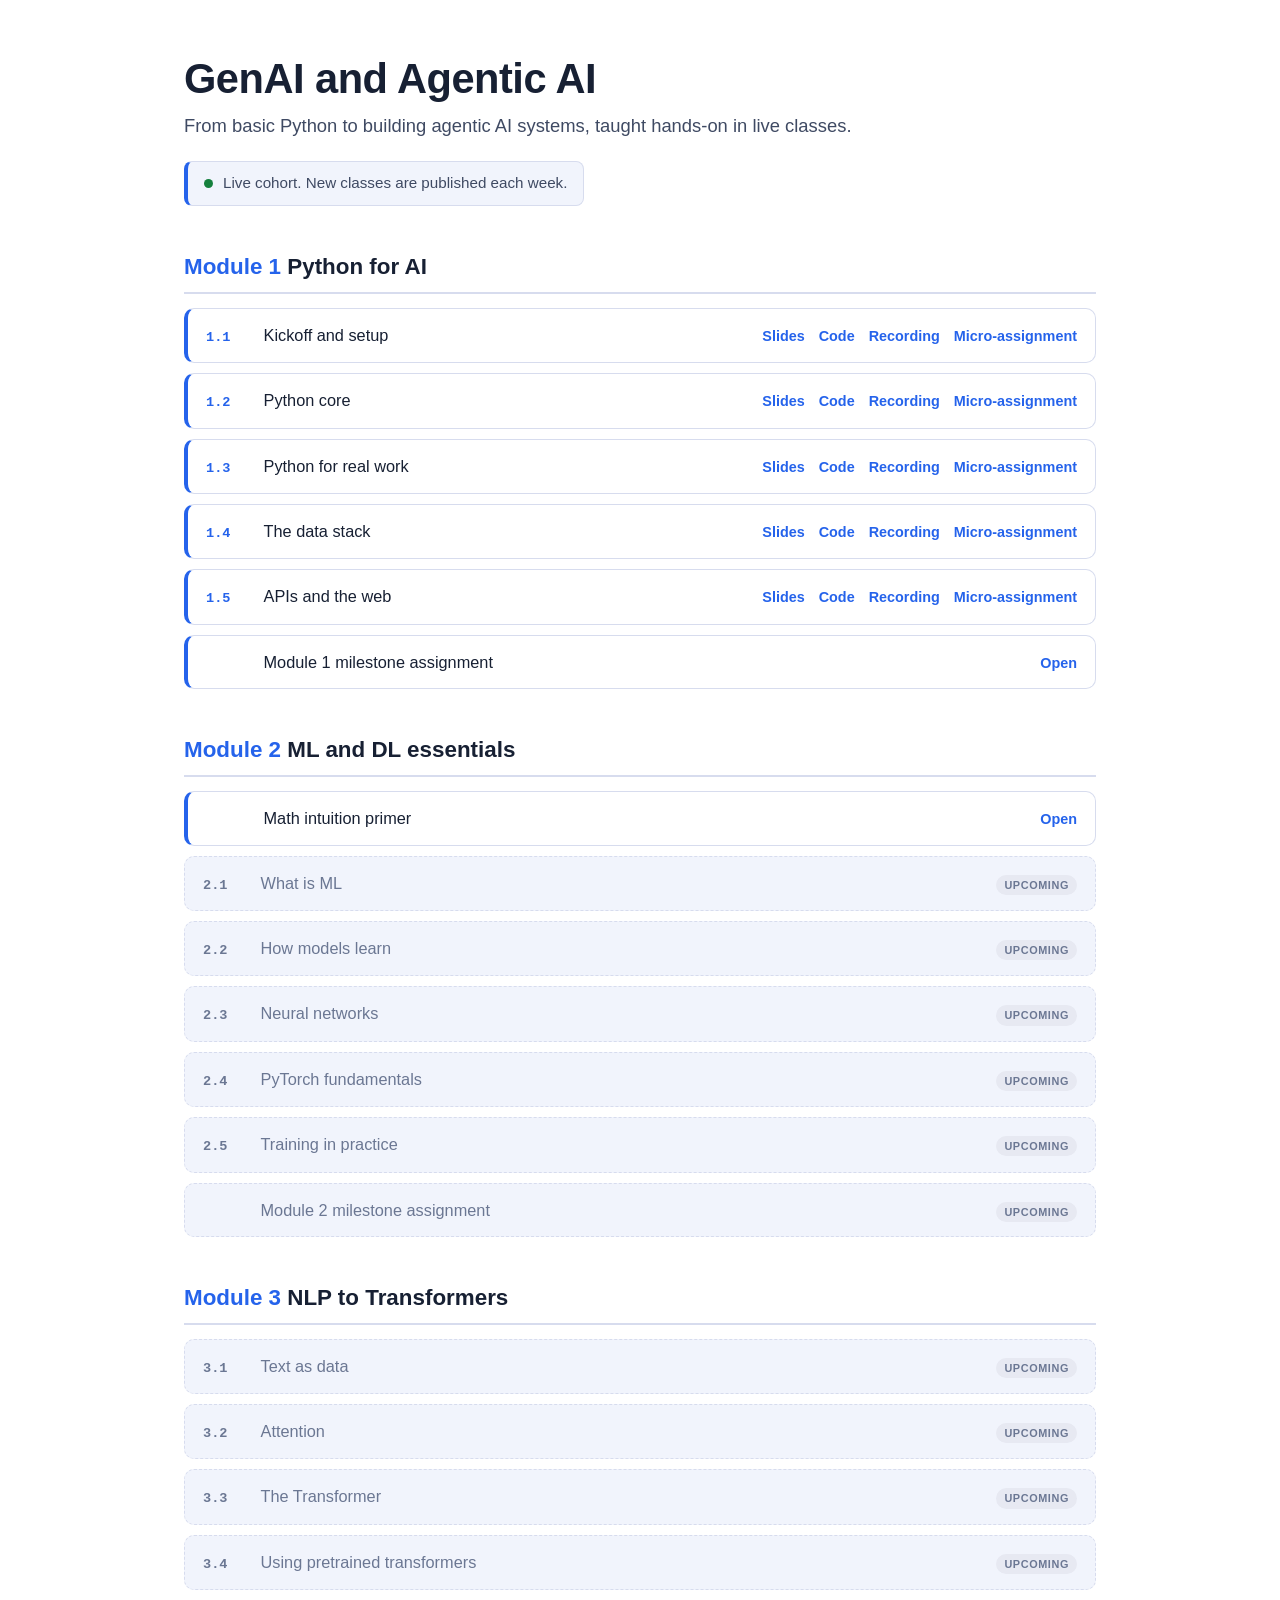
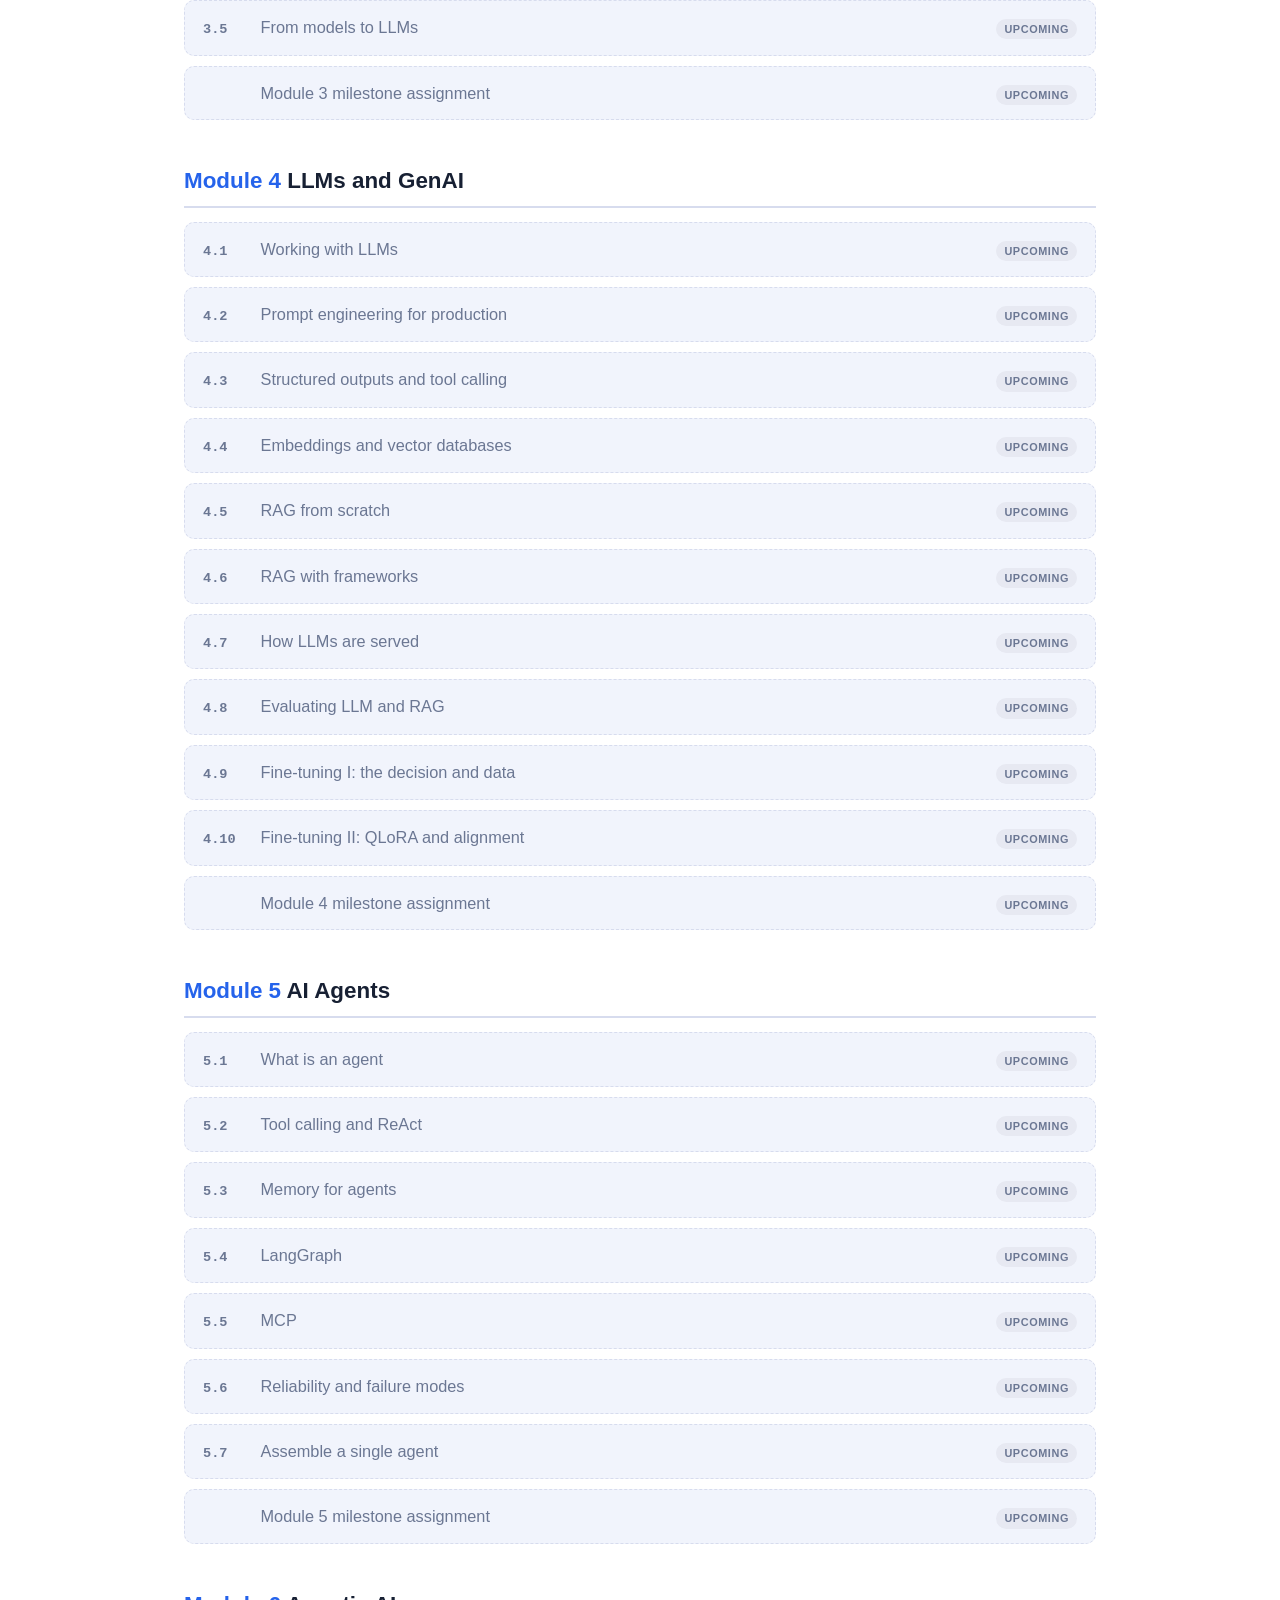
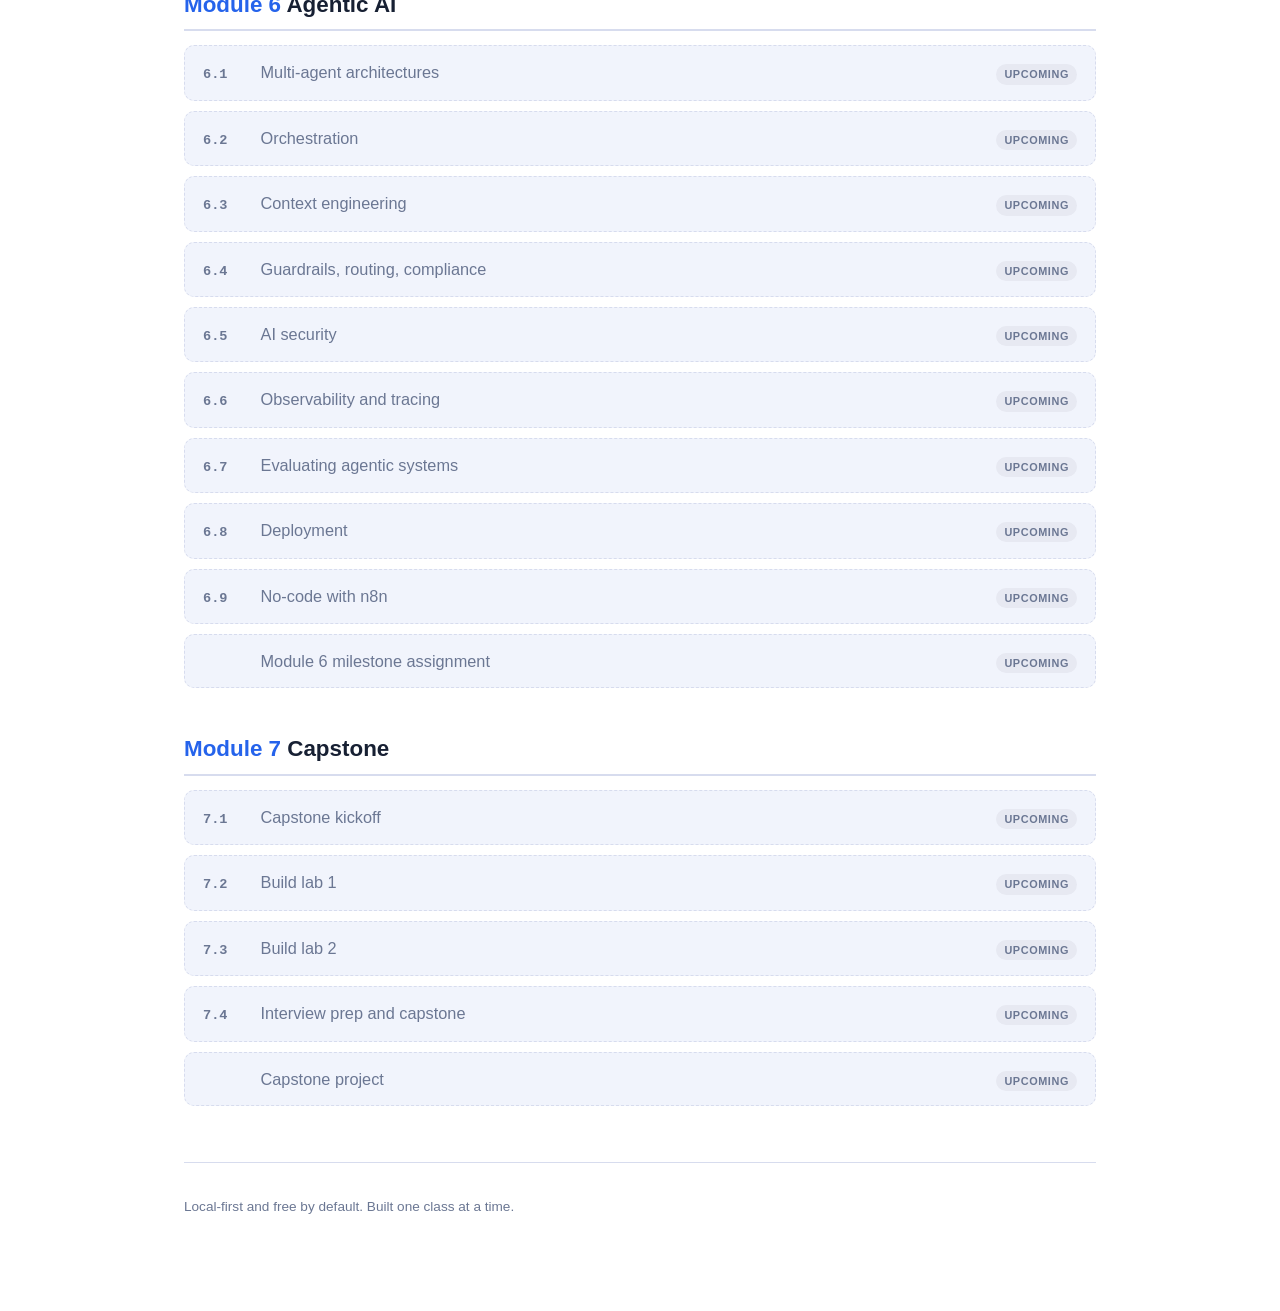
==== index.html @ f9e30344 "math intuition primer" ====
<!DOCTYPE html>
<html lang="en">
<head>
  <meta charset="utf-8">
  <meta name="viewport" content="width=device-width, initial-scale=1.0">
  <title>GenAI and Agentic AI</title>
  <!-- Generated by tools/build_site.py from tools/manifest.json. Do not hand-edit. -->
  <link rel="stylesheet" href="assets/theme.css">
  <link rel="stylesheet" href="assets/site.css">
</head>
<body>
  <div class="wrap">
    <header class="site-header">
      <h1>GenAI and Agentic AI</h1>
      <p class="subtitle">From basic Python to building agentic AI systems, taught hands-on in live classes.</p>
      <!-- Cohort banner. Toggle course.cohort_status (live | ended) in tools/manifest.json to switch text and styling. -->
      <div class="banner live"><span class="dot"></span>Live cohort. New classes are published each week.</div>
    </header>

  <section class="section">
    <h2><span class="module-num">Module 1</span> Python for AI</h2>
    <div class="rows">
      <div class="row available">
        <span class="num">1.1</span>
        <span class="title">Kickoff and setup</span>
        <span class="links"><a href="modules/module-1-python-for-ai/01-kickoff-and-setup/slides.html">Slides</a><a href="https://github.com/skarma91/logicmojo-ai-july-2026/tree/main/modules/module-1-python-for-ai/01-kickoff-and-setup/code">Code</a><a href="https://drive.google.com/file/d/1cruag0wQNVqXL4TgUrjgRhFa_v3KK4TD/view?usp=drive_link">Recording</a><a href="https://github.com/skarma91/logicmojo-ai-july-2026/tree/main/modules/module-1-python-for-ai/01-kickoff-and-setup/micro-assignment">Micro-assignment</a></span>
      </div>
      <div class="row available">
        <span class="num">1.2</span>
        <span class="title">Python core</span>
        <span class="links"><a href="modules/module-1-python-for-ai/02-python-core/slides.html">Slides</a><a href="https://github.com/skarma91/logicmojo-ai-july-2026/tree/main/modules/module-1-python-for-ai/02-python-core/code">Code</a><a href="https://drive.google.com/file/d/1dQ4wHqMKl1nytzlSZ8JX5tSvGDNBwd4N/view?usp=drive_link">Recording</a><a href="https://github.com/skarma91/logicmojo-ai-july-2026/tree/main/modules/module-1-python-for-ai/02-python-core/micro-assignment">Micro-assignment</a></span>
      </div>
      <div class="row available">
        <span class="num">1.3</span>
        <span class="title">Python for real work</span>
        <span class="links"><a href="modules/module-1-python-for-ai/03-python-for-real-work/slides.html">Slides</a><a href="https://github.com/skarma91/logicmojo-ai-july-2026/tree/main/modules/module-1-python-for-ai/03-python-for-real-work/code">Code</a><a href="https://drive.google.com/file/d/1nF6J8dWHSZPoTcu8iBKqUaK11O1fZ66L/view?usp=drive_link">Recording</a><a href="https://github.com/skarma91/logicmojo-ai-july-2026/tree/main/modules/module-1-python-for-ai/03-python-for-real-work/micro-assignment">Micro-assignment</a></span>
      </div>
      <div class="row available">
        <span class="num">1.4</span>
        <span class="title">The data stack</span>
        <span class="links"><a href="modules/module-1-python-for-ai/04-the-data-stack/slides.html">Slides</a><a href="https://github.com/skarma91/logicmojo-ai-july-2026/tree/main/modules/module-1-python-for-ai/04-the-data-stack/code">Code</a><a href="https://drive.google.com/file/d/1_i3JAskuIMNmYWq4VAzhvIdZsJXlKvTN/view?usp=drive_link">Recording</a><a href="https://github.com/skarma91/logicmojo-ai-july-2026/tree/main/modules/module-1-python-for-ai/04-the-data-stack/micro-assignment">Micro-assignment</a></span>
      </div>
      <div class="row available">
        <span class="num">1.5</span>
        <span class="title">APIs and the web</span>
        <span class="links"><a href="modules/module-1-python-for-ai/05-apis-and-the-web/slides.html">Slides</a><a href="https://github.com/skarma91/logicmojo-ai-july-2026/tree/main/modules/module-1-python-for-ai/05-apis-and-the-web/code">Code</a><a href="#">Recording</a><a href="https://github.com/skarma91/logicmojo-ai-july-2026/tree/main/modules/module-1-python-for-ai/05-apis-and-the-web/micro-assignment">Micro-assignment</a></span>
      </div>
      <div class="row available">
        <span class="num"></span>
        <span class="title">Module 1 milestone assignment</span>
        <span class="links"><a href="https://github.com/skarma91/logicmojo-ai-july-2026/tree/main/modules/module-1-python-for-ai/milestone-assignment">Open</a></span>
      </div>
    </div>
  </section>

  <section class="section">
    <h2><span class="module-num">Module 2</span> ML and DL essentials</h2>
    <div class="rows">
      <div class="row available">
        <span class="num"></span>
        <span class="title">Math intuition primer</span>
        <span class="links"><a href="modules/module-2-ml-dl-essentials/00-math-intuition-primer/">Open</a></span>
      </div>
      <div class="row upcoming">
        <span class="num">2.1</span>
        <span class="title">What is ML</span>
        <span class="links"><span class="tag upcoming">Upcoming</span></span>
      </div>
      <div class="row upcoming">
        <span class="num">2.2</span>
        <span class="title">How models learn</span>
        <span class="links"><span class="tag upcoming">Upcoming</span></span>
      </div>
      <div class="row upcoming">
        <span class="num">2.3</span>
        <span class="title">Neural networks</span>
        <span class="links"><span class="tag upcoming">Upcoming</span></span>
      </div>
      <div class="row upcoming">
        <span class="num">2.4</span>
        <span class="title">PyTorch fundamentals</span>
        <span class="links"><span class="tag upcoming">Upcoming</span></span>
      </div>
      <div class="row upcoming">
        <span class="num">2.5</span>
        <span class="title">Training in practice</span>
        <span class="links"><span class="tag upcoming">Upcoming</span></span>
      </div>
      <div class="row upcoming">
        <span class="num"></span>
        <span class="title">Module 2 milestone assignment</span>
        <span class="links"><span class="tag upcoming">Upcoming</span></span>
      </div>
    </div>
  </section>

  <section class="section">
    <h2><span class="module-num">Module 3</span> NLP to Transformers</h2>
    <div class="rows">
      <div class="row upcoming">
        <span class="num">3.1</span>
        <span class="title">Text as data</span>
        <span class="links"><span class="tag upcoming">Upcoming</span></span>
      </div>
      <div class="row upcoming">
        <span class="num">3.2</span>
        <span class="title">Attention</span>
        <span class="links"><span class="tag upcoming">Upcoming</span></span>
      </div>
      <div class="row upcoming">
        <span class="num">3.3</span>
        <span class="title">The Transformer</span>
        <span class="links"><span class="tag upcoming">Upcoming</span></span>
      </div>
      <div class="row upcoming">
        <span class="num">3.4</span>
        <span class="title">Using pretrained transformers</span>
        <span class="links"><span class="tag upcoming">Upcoming</span></span>
      </div>
      <div class="row upcoming">
        <span class="num">3.5</span>
        <span class="title">From models to LLMs</span>
        <span class="links"><span class="tag upcoming">Upcoming</span></span>
      </div>
      <div class="row upcoming">
        <span class="num"></span>
        <span class="title">Module 3 milestone assignment</span>
        <span class="links"><span class="tag upcoming">Upcoming</span></span>
      </div>
    </div>
  </section>

  <section class="section">
    <h2><span class="module-num">Module 4</span> LLMs and GenAI</h2>
    <div class="rows">
      <div class="row upcoming">
        <span class="num">4.1</span>
        <span class="title">Working with LLMs</span>
        <span class="links"><span class="tag upcoming">Upcoming</span></span>
      </div>
      <div class="row upcoming">
        <span class="num">4.2</span>
        <span class="title">Prompt engineering for production</span>
        <span class="links"><span class="tag upcoming">Upcoming</span></span>
      </div>
      <div class="row upcoming">
        <span class="num">4.3</span>
        <span class="title">Structured outputs and tool calling</span>
        <span class="links"><span class="tag upcoming">Upcoming</span></span>
      </div>
      <div class="row upcoming">
        <span class="num">4.4</span>
        <span class="title">Embeddings and vector databases</span>
        <span class="links"><span class="tag upcoming">Upcoming</span></span>
      </div>
      <div class="row upcoming">
        <span class="num">4.5</span>
        <span class="title">RAG from scratch</span>
        <span class="links"><span class="tag upcoming">Upcoming</span></span>
      </div>
      <div class="row upcoming">
        <span class="num">4.6</span>
        <span class="title">RAG with frameworks</span>
        <span class="links"><span class="tag upcoming">Upcoming</span></span>
      </div>
      <div class="row upcoming">
        <span class="num">4.7</span>
        <span class="title">How LLMs are served</span>
        <span class="links"><span class="tag upcoming">Upcoming</span></span>
      </div>
      <div class="row upcoming">
        <span class="num">4.8</span>
        <span class="title">Evaluating LLM and RAG</span>
        <span class="links"><span class="tag upcoming">Upcoming</span></span>
      </div>
      <div class="row upcoming">
        <span class="num">4.9</span>
        <span class="title">Fine-tuning I: the decision and data</span>
        <span class="links"><span class="tag upcoming">Upcoming</span></span>
      </div>
      <div class="row upcoming">
        <span class="num">4.10</span>
        <span class="title">Fine-tuning II: QLoRA and alignment</span>
        <span class="links"><span class="tag upcoming">Upcoming</span></span>
      </div>
      <div class="row upcoming">
        <span class="num"></span>
        <span class="title">Module 4 milestone assignment</span>
        <span class="links"><span class="tag upcoming">Upcoming</span></span>
      </div>
    </div>
  </section>

  <section class="section">
    <h2><span class="module-num">Module 5</span> AI Agents</h2>
    <div class="rows">
      <div class="row upcoming">
        <span class="num">5.1</span>
        <span class="title">What is an agent</span>
        <span class="links"><span class="tag upcoming">Upcoming</span></span>
      </div>
      <div class="row upcoming">
        <span class="num">5.2</span>
        <span class="title">Tool calling and ReAct</span>
        <span class="links"><span class="tag upcoming">Upcoming</span></span>
      </div>
      <div class="row upcoming">
        <span class="num">5.3</span>
        <span class="title">Memory for agents</span>
        <span class="links"><span class="tag upcoming">Upcoming</span></span>
      </div>
      <div class="row upcoming">
        <span class="num">5.4</span>
        <span class="title">LangGraph</span>
        <span class="links"><span class="tag upcoming">Upcoming</span></span>
      </div>
      <div class="row upcoming">
        <span class="num">5.5</span>
        <span class="title">MCP</span>
        <span class="links"><span class="tag upcoming">Upcoming</span></span>
      </div>
      <div class="row upcoming">
        <span class="num">5.6</span>
        <span class="title">Reliability and failure modes</span>
        <span class="links"><span class="tag upcoming">Upcoming</span></span>
      </div>
      <div class="row upcoming">
        <span class="num">5.7</span>
        <span class="title">Assemble a single agent</span>
        <span class="links"><span class="tag upcoming">Upcoming</span></span>
      </div>
      <div class="row upcoming">
        <span class="num"></span>
        <span class="title">Module 5 milestone assignment</span>
        <span class="links"><span class="tag upcoming">Upcoming</span></span>
      </div>
    </div>
  </section>

  <section class="section">
    <h2><span class="module-num">Module 6</span> Agentic AI</h2>
    <div class="rows">
      <div class="row upcoming">
        <span class="num">6.1</span>
        <span class="title">Multi-agent architectures</span>
        <span class="links"><span class="tag upcoming">Upcoming</span></span>
      </div>
      <div class="row upcoming">
        <span class="num">6.2</span>
        <span class="title">Orchestration</span>
        <span class="links"><span class="tag upcoming">Upcoming</span></span>
      </div>
      <div class="row upcoming">
        <span class="num">6.3</span>
        <span class="title">Context engineering</span>
        <span class="links"><span class="tag upcoming">Upcoming</span></span>
      </div>
      <div class="row upcoming">
        <span class="num">6.4</span>
        <span class="title">Guardrails, routing, compliance</span>
        <span class="links"><span class="tag upcoming">Upcoming</span></span>
      </div>
      <div class="row upcoming">
        <span class="num">6.5</span>
        <span class="title">AI security</span>
        <span class="links"><span class="tag upcoming">Upcoming</span></span>
      </div>
      <div class="row upcoming">
        <span class="num">6.6</span>
        <span class="title">Observability and tracing</span>
        <span class="links"><span class="tag upcoming">Upcoming</span></span>
      </div>
      <div class="row upcoming">
        <span class="num">6.7</span>
        <span class="title">Evaluating agentic systems</span>
        <span class="links"><span class="tag upcoming">Upcoming</span></span>
      </div>
      <div class="row upcoming">
        <span class="num">6.8</span>
        <span class="title">Deployment</span>
        <span class="links"><span class="tag upcoming">Upcoming</span></span>
      </div>
      <div class="row upcoming">
        <span class="num">6.9</span>
        <span class="title">No-code with n8n</span>
        <span class="links"><span class="tag upcoming">Upcoming</span></span>
      </div>
      <div class="row upcoming">
        <span class="num"></span>
        <span class="title">Module 6 milestone assignment</span>
        <span class="links"><span class="tag upcoming">Upcoming</span></span>
      </div>
    </div>
  </section>

  <section class="section">
    <h2><span class="module-num">Module 7</span> Capstone</h2>
    <div class="rows">
      <div class="row upcoming">
        <span class="num">7.1</span>
        <span class="title">Capstone kickoff</span>
        <span class="links"><span class="tag upcoming">Upcoming</span></span>
      </div>
      <div class="row upcoming">
        <span class="num">7.2</span>
        <span class="title">Build lab 1</span>
        <span class="links"><span class="tag upcoming">Upcoming</span></span>
      </div>
      <div class="row upcoming">
        <span class="num">7.3</span>
        <span class="title">Build lab 2</span>
        <span class="links"><span class="tag upcoming">Upcoming</span></span>
      </div>
      <div class="row upcoming">
        <span class="num">7.4</span>
        <span class="title">Interview prep and capstone</span>
        <span class="links"><span class="tag upcoming">Upcoming</span></span>
      </div>
      <div class="row upcoming">
        <span class="num"></span>
        <span class="title">Capstone project</span>
        <span class="links"><span class="tag upcoming">Upcoming</span></span>
      </div>
    </div>
  </section>

    <footer class="site-footer">
      <p>Local-first and free by default. Built one class at a time.</p>
    </footer>
  </div>
</body>
</html>
---- assets/theme.css ----
/* ==========================================================================
   Shared course theme for all Reveal.js decks
   GenAI and Agentic AI course
   ==========================================================================
   This is the single source of truth for deck styling. Every slides.html in
   the repo links to this one file, so all decks share one palette, one set of
   fonts, and one look. Do not restyle individual decks; change this file.

   How a deck uses it (from a class folder three levels below the repo root):
     <link rel="stylesheet" href="../../../assets/theme.css">
   Load it AFTER Reveal's own reset.css and reveal.css so these rules win.

   Layout model (16:9, 1280x720, center:false):
     section            slide, flex column, tinted background, full height
       h2.band          full-bleed colored title bar at the top
       .body            padded content area that fills the rest
   Content sits in white cards (.card, .why, .callout, .tool-card) on the tint
   so the slide never looks like an empty white page.
   ========================================================================== */

/* === Palette and design tokens ===========================================
   One place to change colors. High contrast for projector legibility. */
:root {
  --c-ink: #172033;         /* primary text: dark navy-slate */
  --c-ink-soft: #3f4a63;    /* secondary text */
  --c-muted: #6b7793;       /* captions, notes */
  --c-accent: #2563eb;      /* primary accent: blue */
  --c-accent-dark: #1d4ed8; /* accent emphasis */
  --c-band-start: #1e3a8a;  /* band / hero start: navy */
  --c-band-end: #3730a3;    /* band / hero end: deep indigo */
  --c-line: #d7dcee;        /* hairlines and borders */

  --c-stage: #e5e9f5;       /* deck backdrop, around slides */
  --c-slide: #eef1fb;       /* slide background tint (not pure white) */
  --c-card: #ffffff;        /* cards / panels */
  --c-surface: #f1f4fc;     /* soft panel fill */

  --c-code-bg: #0f172a;     /* code block background: dark slate */
  --c-code-fg: #e8eefb;     /* code text on dark */
  --c-good: #15803d;        /* positive / success */
  --c-warn: #b45309;        /* caution / intentional error */

  /* Band gradient (title bars, hero): navy to indigo */
  --grad-band: linear-gradient(100deg, var(--c-band-start) 0%, var(--c-band-end) 100%);

  /* Font stacks. System fonts only, so decks render the same offline. */
  --font-body: "Segoe UI", -apple-system, BlinkMacSystemFont, Roboto, Helvetica, Arial, sans-serif;
  --font-mono: "SFMono-Regular", "JetBrains Mono", "Fira Code", Consolas, "Liberation Mono", Menlo, monospace;
}

/* === Reveal core variables (Reveal 5 reads these) ========================= */
.reveal-viewport {
  background: var(--c-stage);
}

.reveal {
  --r-background-color: var(--c-slide);
  --r-main-font: var(--font-body);
  --r-main-font-size: 31px;
  --r-main-color: var(--c-ink);
  --r-heading-font: var(--font-body);
  --r-heading-color: var(--c-ink);
  --r-heading-margin: 0 0 18px 0;
  --r-heading-text-transform: none;
  --r-heading-font-weight: 800;
  --r-heading1-size: 3.0em;
  --r-heading2-size: 1.55em;
  --r-heading3-size: 1.15em;
  --r-code-font: var(--font-mono);
  --r-link-color: var(--c-accent);
  --r-link-color-hover: var(--c-accent-dark);
  --r-link-color-dark: var(--c-accent-dark);
  --r-selection-background-color: rgba(37, 99, 235, 0.25);
  font-weight: 400;
  letter-spacing: 0.1px;
}

.reveal .slides { text-align: left; height: 100%; }

/* === Slide shell: title band + body ======================================= */
/* Reveal toggles each slide's `display` with an inline style, which beats a
   normal stylesheet rule. So we flex-lay-out only the visible (.present) slide
   with !important; hidden slides keep Reveal's inline display:none. min-height
   pins the logical slide height (720) so flex vertical centering has room. */
.reveal .slides section {
  box-sizing: border-box;
  min-height: 720px;
  padding: 0;
  flex-direction: column;
  overflow: hidden;
}
.reveal .slides > section.present {
  display: flex !important;
}

/* Full-bleed colored title band */
.reveal section > h2 {
  flex: none;
  margin: 0;
  padding: 24px 44px;
  background: var(--grad-band);
  color: #fff;
  font-size: var(--r-heading2-size);
  font-weight: 800;
  line-height: 1.12;
  box-shadow: 0 4px 18px rgba(23, 32, 51, 0.18);
}
.reveal section > h2 .eyebrow {
  display: block;
  font-size: 0.44em;
  font-weight: 700;
  letter-spacing: 1.6px;
  text-transform: uppercase;
  color: rgba(255, 255, 255, 0.82);
  margin-bottom: 6px;
}

/* Padded content region that fills the remaining height. Content is anchored
   just under the title band (not floated in the middle) so slides use the frame. */
.reveal .body {
  flex: 1;
  min-height: 0;
  padding: 34px 48px 40px;
  display: flex;
  flex-direction: column;
  justify-content: flex-start;
  gap: 24px;
}
.reveal .body.center { justify-content: center; }

/* Intro line under a band, before bullets or cards */
.reveal .body .stmt {
  font-size: 1.12em;
  color: var(--c-ink);
  font-weight: 600;
  margin: 0;
}

/* === Lists and bullets ==================================================== */
.reveal .body ul { list-style: none; margin: 0; padding: 0; }
.reveal .body ul li {
  position: relative;
  padding-left: 1.5em;
  margin: 0.62em 0;
  line-height: 1.45;
  font-size: 1.07em;
}
.reveal .body ul li::before {
  content: "";
  position: absolute;
  left: 0;
  top: 0.55em;
  width: 0.55em;
  height: 0.55em;
  background: var(--c-accent);
  border-radius: 3px;
}
.reveal .body ul li strong { color: var(--c-ink); }
.reveal .body ul.tight li { margin: 0.3em 0; }

/* === Title (hero) slide =================================================== */
.reveal section.title {
  justify-content: center;
  align-items: center;
  text-align: center;
  padding: 0 8%;
  color: #fff;
}
.reveal section.title h1 {
  font-size: var(--r-heading1-size);
  color: #fff;
  margin: 0 0 22px;
  line-height: 1.05;
  text-shadow: 0 3px 20px rgba(0, 0, 0, 0.18);
}
.reveal section.title .kicker {
  display: inline-block;
  font-size: 0.62em;
  font-weight: 700;
  letter-spacing: 2px;
  text-transform: uppercase;
  color: #fff;
  background: rgba(255, 255, 255, 0.16);
  border: 1px solid rgba(255, 255, 255, 0.4);
  padding: 8px 18px;
  border-radius: 30px;
  margin-bottom: 30px;
}
.reveal section.title .lead {
  font-size: 1.2em;
  color: rgba(255, 255, 255, 0.94);
  max-width: 24em;
  margin: 0 auto;
  line-height: 1.45;
}

/* === Cards and panels ===================================================== */
.reveal .card {
  background: var(--c-card);
  border: 1px solid var(--c-line);
  border-radius: 14px;
  padding: 22px 26px;
  box-shadow: 0 8px 24px rgba(23, 32, 51, 0.08);
}

.reveal .cols { display: grid; gap: 22px; align-items: stretch; }
.reveal .cols-2 { grid-template-columns: 1fr 1fr; }
.reveal .cols-3 { grid-template-columns: repeat(3, 1fr); }
.reveal .cols-5 { grid-template-columns: repeat(5, 1fr); }
.reveal .col-label {
  font-weight: 700;
  color: var(--c-accent);
  margin-bottom: 8px;
  font-size: 0.95em;
}

/* === Tool overview cards (the "toolkit" slide) ============================ */
.reveal .tool-card {
  background: var(--c-card);
  border: 1px solid var(--c-line);
  border-top: 4px solid var(--c-accent);
  border-radius: 12px;
  padding: 18px 16px;
  text-align: center;
  box-shadow: 0 6px 18px rgba(23, 32, 51, 0.08);
  display: flex;
  flex-direction: column;
  gap: 8px;
}
.reveal .tool-card .icon { margin: 0 auto; }
.reveal .tool-card .name { font-weight: 800; font-size: 1.0em; }
.reveal .tool-card .one-liner { font-size: 0.82em; color: var(--c-ink-soft); line-height: 1.3; }

/* Icon badge (inline SVG sits inside) */
.reveal .icon {
  width: 54px;
  height: 54px;
  display: inline-flex;
  align-items: center;
  justify-content: center;
  border-radius: 14px;
  background: var(--c-surface);
  border: 1px solid var(--c-line);
  color: var(--c-accent);
}
.reveal .icon svg { width: 30px; height: 30px; }
.reveal .icon.lg { width: 76px; height: 76px; border-radius: 18px; }
.reveal .icon.lg svg { width: 42px; height: 42px; }

/* === Tool detail slide: icon + points + example =========================== */
.reveal .tool-detail { display: grid; grid-template-columns: 1.05fr 0.95fr; gap: 26px; align-items: center; height: 100%; }
.reveal .tool-detail .lead-in { display: flex; align-items: center; gap: 18px; margin-bottom: 6px; }
.reveal .tool-detail .lead-in .what { font-size: 1.08em; font-weight: 600; color: var(--c-ink); }

/* "Why it matters" emphasis note */
.reveal .why {
  border-left: 5px solid var(--c-accent);
  background: var(--c-surface);
  padding: 16px 22px;
  border-radius: 0 12px 12px 0;
}
.reveal .why .label,
.reveal .callout .label,
.reveal .analogy .label {
  display: block;
  font-size: 0.62em;
  font-weight: 800;
  letter-spacing: 1.2px;
  text-transform: uppercase;
  color: var(--c-accent);
  margin-bottom: 6px;
}

/* Analogy panel (soft, friendly) */
.reveal .analogy {
  background: var(--c-card);
  border: 1px dashed var(--c-accent);
  border-radius: 12px;
  padding: 18px 22px;
  color: var(--c-ink-soft);
}
.reveal .analogy .label { color: var(--c-accent-dark); }

/* Misconception callout */
.reveal .callout {
  background: #fff7ec;
  border: 1px solid #f0d9b5;
  border-radius: 12px;
  padding: 16px 22px;
}
.reveal .callout .label { color: var(--c-warn); }

/* === Venn diagrams (set operations) ====================================== */
.reveal .venn-row {
  display: flex;
  gap: 16px;
  justify-content: center;
  align-items: flex-start;
}
.reveal .venn-item { text-align: center; }
.reveal .venn-item svg { width: 158px; height: 96px; }
.reveal .venn-item .cap {
  margin-top: 6px;
  font-size: 0.8em;
  color: var(--c-ink-soft);
}
.reveal .venn-item .cap strong { color: var(--c-ink); }
.reveal .venn .circle-a { fill: rgba(37, 99, 235, 0.12); stroke: var(--c-accent); stroke-width: 2; }
.reveal .venn .circle-b { fill: rgba(55, 48, 163, 0.12); stroke: var(--c-band-end); stroke-width: 2; }
.reveal .venn .shade { fill: var(--c-accent); opacity: 0.5; }
.reveal .venn .erase { fill: var(--c-slide); }
.reveal .venn .lbl { fill: var(--c-ink); font-size: 15px; font-weight: 700; }

/* === Code blocks ========================================================== */
.reveal pre {
  width: 100%;
  margin: 0;
  box-shadow: 0 10px 26px rgba(15, 23, 42, 0.22);
  border-radius: 12px;
  font-size: 0.92em;   /* one legible size for all code, everywhere */
  line-height: 1.55;
}
.reveal pre code {
  background: var(--c-code-bg);
  color: var(--c-code-fg);
  border-radius: 12px;
  padding: 22px 26px;
  max-height: none;
  overflow: visible;
  -webkit-font-smoothing: auto;
  tab-size: 4;
}
/* All code uses the base 0.92em size; this class is kept for authoring clarity. */
.reveal .code-lg pre { font-size: 0.92em; }
/* Small caption above a code block */
.reveal .code-cap {
  font-weight: 700;
  color: var(--c-accent);
  font-size: 0.9em;
  margin-bottom: 8px;
}
/* Inline code inside prose */
.reveal :not(pre) > code {
  font-family: var(--font-mono);
  background: var(--c-surface);
  color: var(--c-accent-dark);
  padding: 2px 8px;
  border-radius: 6px;
  font-size: 0.9em;
}

/* Two-up code (broken vs fixed, etc.), still legible */
.reveal .code-pair { display: grid; grid-template-columns: 1fr 1fr; gap: 22px; align-items: start; }

/* === Mermaid (left-to-right module path) ================================== */
.reveal .mermaid {
  display: flex;
  justify-content: center;
  align-items: center;
  width: 100%;
  height: 100%;
}
.reveal .mermaid svg { max-width: 100%; max-height: 100%; height: auto; }
.reveal .path-caption {
  text-align: center;
  color: var(--c-ink-soft);
  font-size: 0.95em;
  margin-top: 10px;
}

/* === Journey timeline + practice panel (module roadmap slide) ============= */
.reveal .path-layout {
  display: grid;
  grid-template-columns: 1.45fr 1fr;
  gap: 34px;
  align-items: center;
  width: 100%;
  height: 100%;
}
.reveal .journey { display: flex; flex-direction: column; gap: 2px; }
.reveal .step { display: flex; align-items: center; gap: 16px; padding: 7px 0; position: relative; }
.reveal .step:not(:last-child)::after {
  content: "";
  position: absolute;
  left: 18px;
  top: 46px;
  bottom: -2px;
  width: 2px;
  background: var(--c-line);
}
.reveal .step-num {
  flex: none;
  width: 38px;
  height: 38px;
  border-radius: 50%;
  background: var(--grad-band);
  color: #fff;
  font-weight: 800;
  font-size: 0.9em;
  display: flex;
  align-items: center;
  justify-content: center;
  box-shadow: 0 4px 10px rgba(23, 32, 51, 0.18);
  z-index: 1;
}
.reveal .step-title { font-weight: 700; color: var(--c-ink); line-height: 1.15; }
.reveal .step-note { display: block; color: var(--c-ink-soft); font-size: 0.8em; }

.reveal .practice {
  background: var(--c-card);
  border: 1px solid var(--c-line);
  border-radius: 14px;
  padding: 22px 24px;
  box-shadow: 0 8px 24px rgba(23, 32, 51, 0.08);
}
.reveal .practice .col-label { margin-bottom: 14px; }
.reveal .pill {
  background: var(--c-surface);
  border-left: 4px solid var(--c-accent);
  border-radius: 0 10px 10px 0;
  padding: 12px 16px;
  margin-bottom: 12px;
  font-size: 0.9em;
  color: var(--c-ink);
  line-height: 1.35;
}
.reveal .pill .pill-tag {
  display: block;
  font-size: 0.66em;
  font-weight: 800;
  letter-spacing: 0.8px;
  text-transform: uppercase;
  color: var(--c-accent);
  margin-bottom: 3px;
}
.reveal .practice .note { color: var(--c-muted); font-size: 0.8em; margin: 4px 0 0; }

/* === KaTeX sizing (wired for later classes) =============================== */
.reveal .katex { font-size: 1.05em; }

/* === Footer / slide number ================================================ */
.reveal .slide-number {
  background: transparent;
  color: var(--c-muted);
  font-size: 15px;
}
.reveal .deck-footer {
  position: fixed;
  bottom: 12px;
  left: 20px;
  font-size: 13px;
  letter-spacing: 0.3px;
  color: var(--c-muted);
  z-index: 30;
}
---- assets/site.css ----
/* ==========================================================================
   Homepage styling for the course site (index.html)
   GenAI and Agentic AI course
   ==========================================================================
   Layout for the auto-generated homepage. It reuses the shared palette tokens
   defined on :root in theme.css, so index.html links BOTH files:
     <link rel="stylesheet" href="assets/theme.css">   (palette tokens)
     <link rel="stylesheet" href="assets/site.css">    (this file)
   Do not hand-edit index.html; it is regenerated by tools/build_site.py.
   ========================================================================== */

* { box-sizing: border-box; }

body {
  margin: 0;
  background: var(--c-bg);
  color: var(--c-ink);
  font-family: var(--font-body);
  line-height: 1.5;
  -webkit-font-smoothing: antialiased;
}

.wrap {
  max-width: 960px;
  margin: 0 auto;
  padding: 56px 24px 80px;
}

/* === Header =============================================================== */
.site-header h1 {
  font-size: 2.6rem;
  line-height: 1.1;
  margin: 0 0 10px;
  letter-spacing: -0.5px;
}
.site-header .subtitle {
  font-size: 1.15rem;
  color: var(--c-ink-soft);
  margin: 0 0 22px;
  max-width: 42em;
}

/* Live-cohort banner */
.banner {
  display: inline-flex;
  align-items: center;
  gap: 10px;
  background: var(--c-surface);
  border: 1px solid var(--c-line);
  border-left: 4px solid var(--c-accent);
  border-radius: 8px;
  padding: 10px 16px;
  color: var(--c-ink-soft);
  font-size: 0.95rem;
}
.banner .dot {
  width: 9px;
  height: 9px;
  border-radius: 50%;
  background: var(--c-good);
  flex: none;
}
/* Cohort states: .banner.live (default, green) vs .banner.ended (neutral). */
.banner.ended {
  border-left-color: var(--c-muted);
}
.banner.ended .dot {
  background: var(--c-muted);
}

/* === Section (each module) =============================================== */
.section {
  margin-top: 44px;
}
.section > h2 {
  font-size: 1.4rem;
  margin: 0 0 4px;
  padding-bottom: 8px;
  border-bottom: 2px solid var(--c-line);
}
.section .module-num {
  color: var(--c-accent);
  font-weight: 700;
}
.section .section-note {
  color: var(--c-muted);
  font-size: 0.9rem;
  margin: 6px 0 16px;
}

/* === Class rows ========================================================== */
.rows {
  display: grid;
  gap: 10px;
  margin-top: 14px;
}

.row {
  display: flex;
  align-items: baseline;
  gap: 14px;
  padding: 14px 18px;
  border: 1px solid var(--c-line);
  border-radius: 10px;
  background: #fff;
}
.row .num {
  font-family: var(--font-mono);
  font-size: 0.85rem;
  color: var(--c-accent);
  min-width: 3.2em;
  font-weight: 700;
}
.row .title { font-size: 1.02rem; }
.row .links {
  margin-left: auto;
  display: flex;
  gap: 14px;
  white-space: nowrap;
}
.row .links a {
  color: var(--c-accent);
  text-decoration: none;
  font-size: 0.9rem;
  font-weight: 600;
}
.row .links a:hover { color: var(--c-accent-dark); text-decoration: underline; }

/* Available vs upcoming */
.row.available { border-left: 4px solid var(--c-accent); }
.row.available .title a {
  color: var(--c-ink);
  text-decoration: none;
  font-weight: 600;
}
.row.available .title a:hover { color: var(--c-accent-dark); }

.row.upcoming {
  background: var(--c-surface);
  border-style: dashed;
}
.row.upcoming .num,
.row.upcoming .title { color: var(--c-muted); }

/* Small status / kind tags */
.tag {
  font-size: 0.68rem;
  font-weight: 700;
  letter-spacing: 0.6px;
  text-transform: uppercase;
  padding: 2px 8px;
  border-radius: 20px;
  white-space: nowrap;
}
.tag.upcoming { background: #e7e9f2; color: var(--c-muted); }
.tag.kind { background: var(--c-surface); color: var(--c-ink-soft); border: 1px solid var(--c-line); }

/* === Footer ============================================================== */
.site-footer {
  margin-top: 56px;
  padding-top: 20px;
  border-top: 1px solid var(--c-line);
  color: var(--c-muted);
  font-size: 0.85rem;
}
.site-footer a { color: var(--c-accent); text-decoration: none; }

@media (max-width: 640px) {
  .wrap { padding: 32px 16px 56px; }
  .site-header h1 { font-size: 2rem; }
  .row { flex-wrap: wrap; }
  .row .links { margin-left: 0; width: 100%; }
}
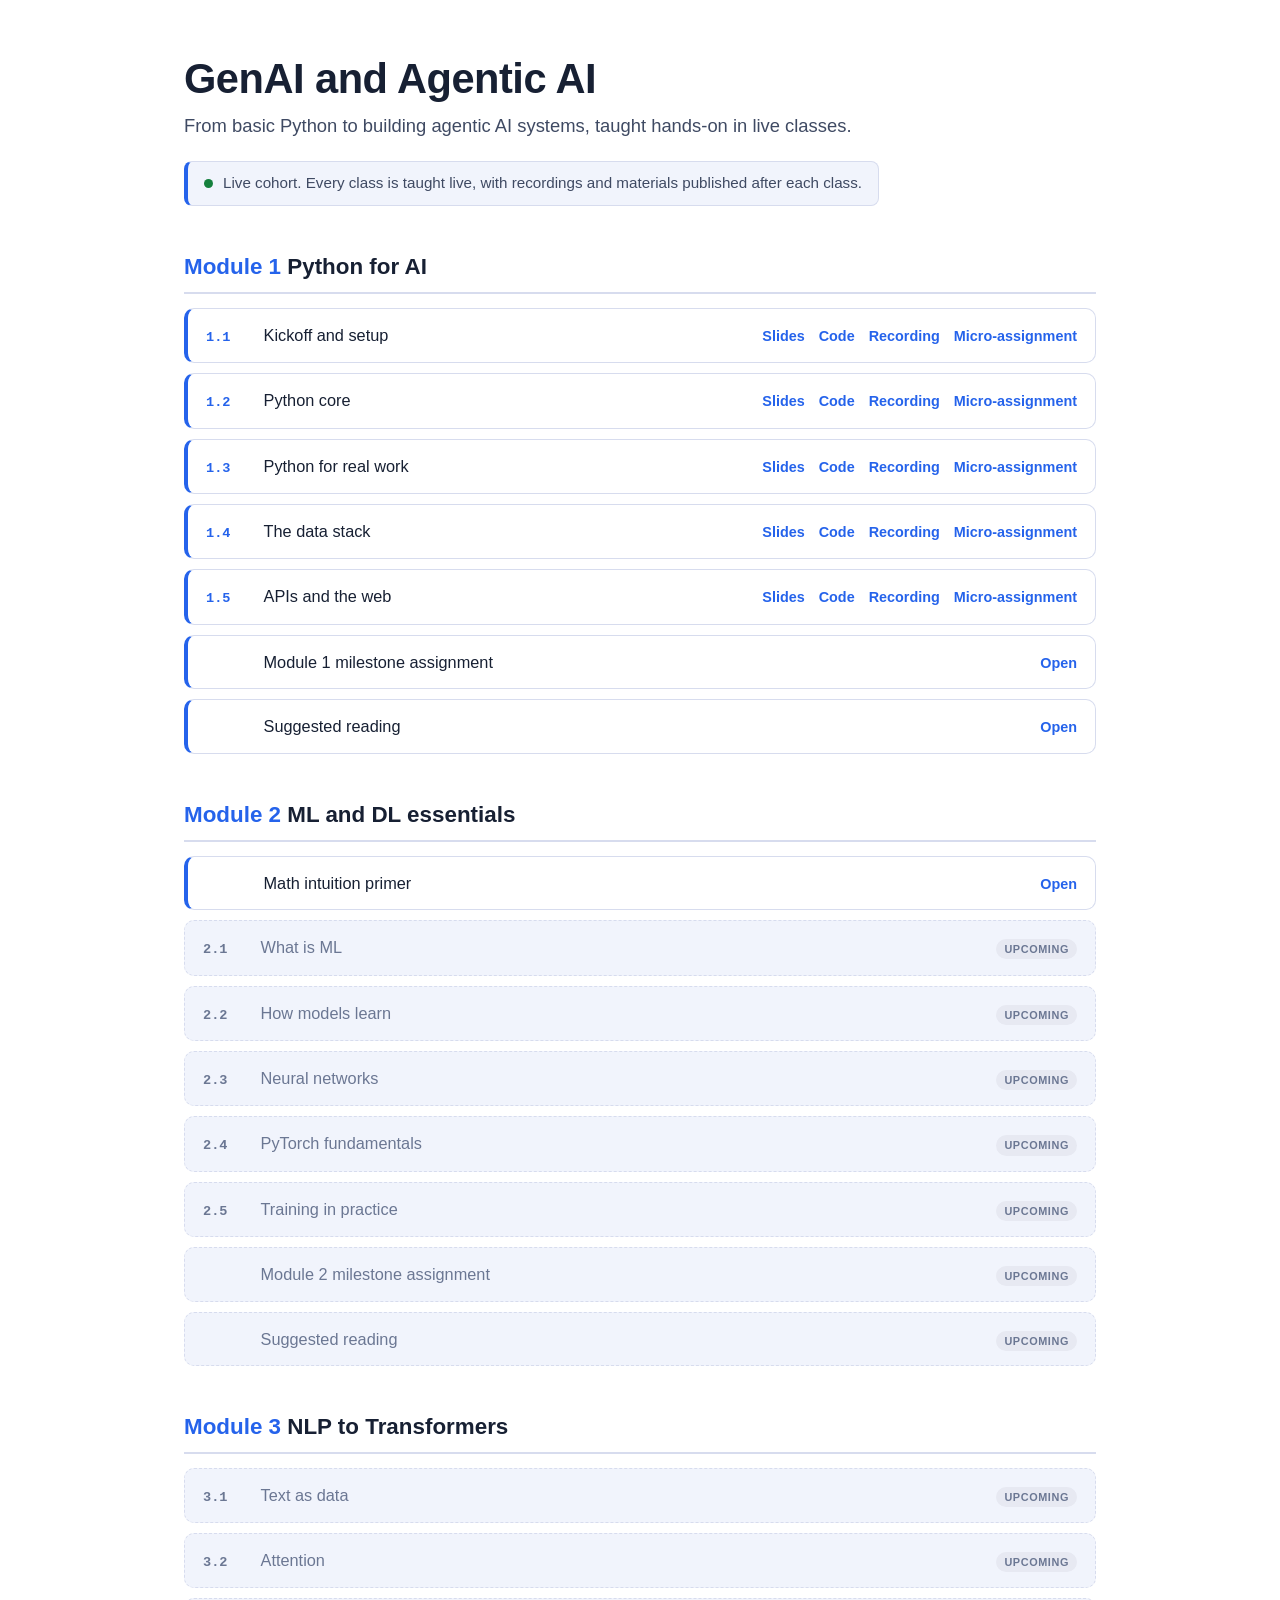
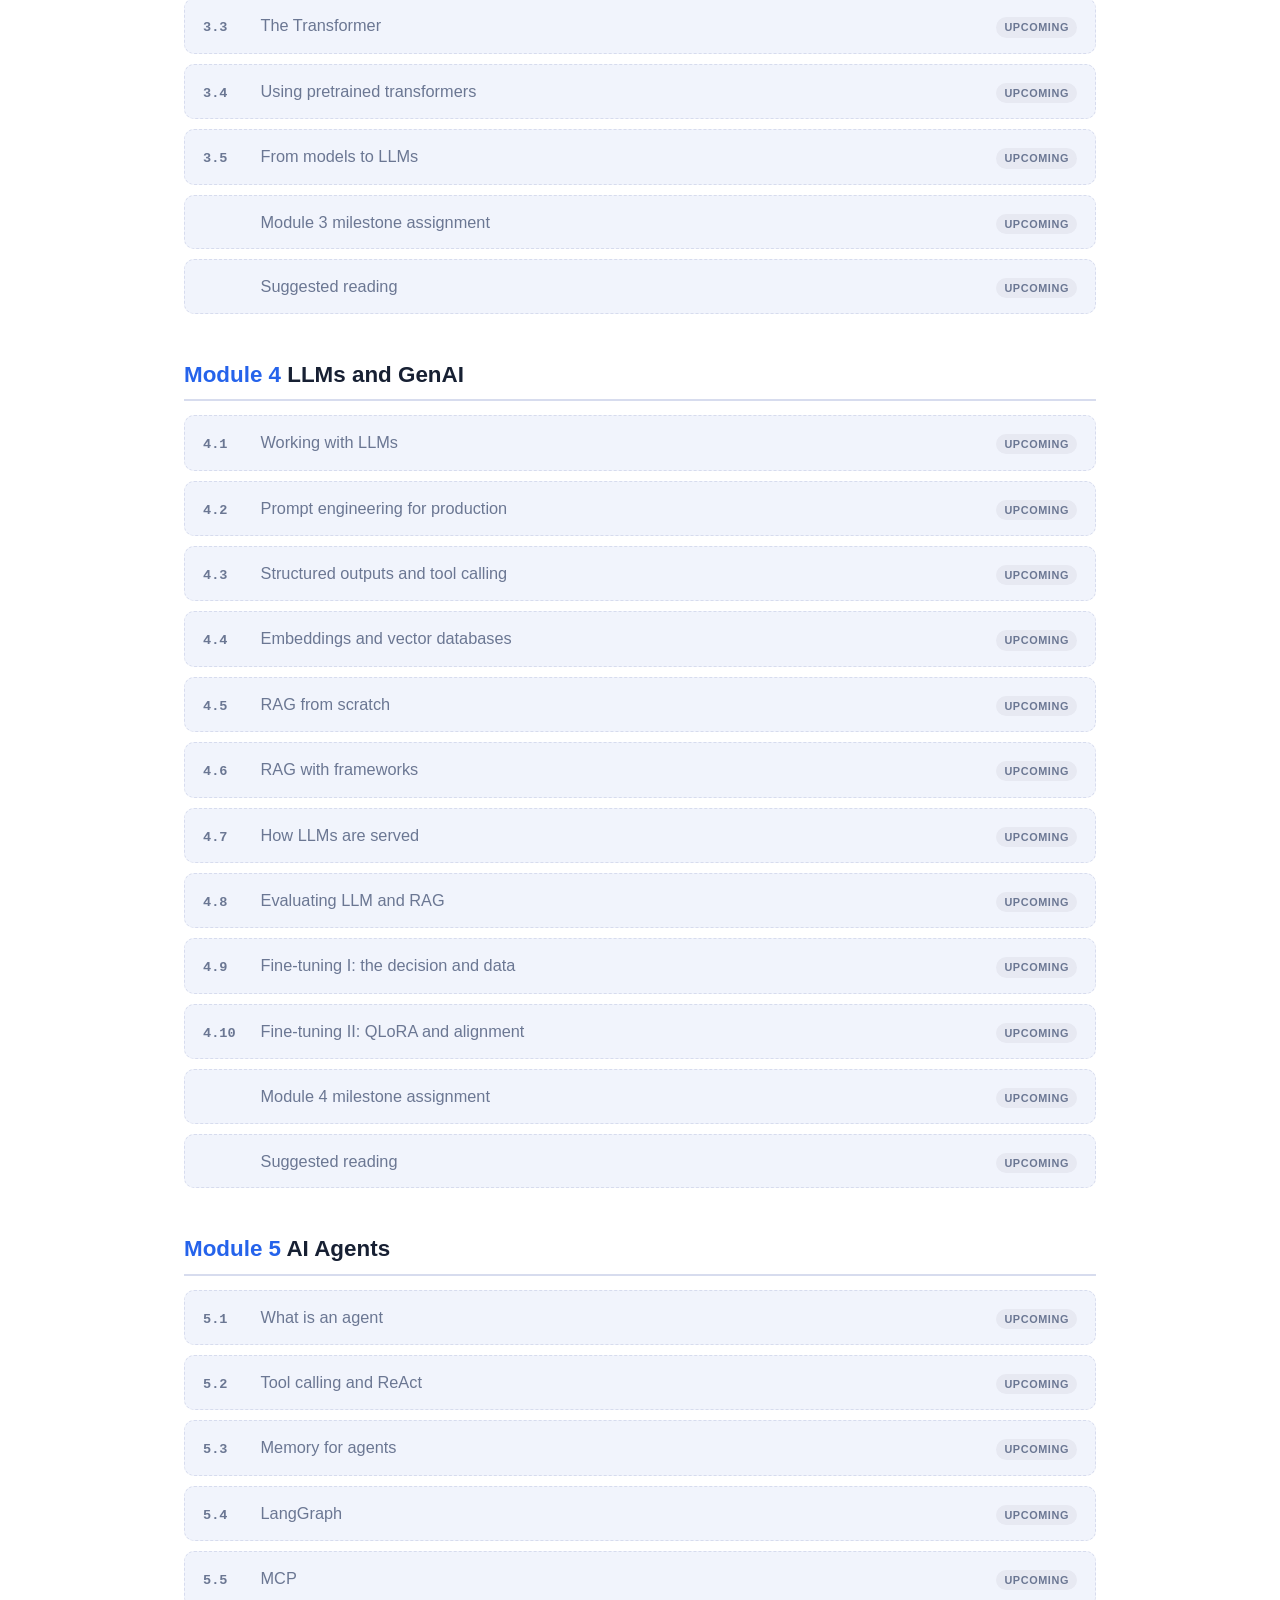
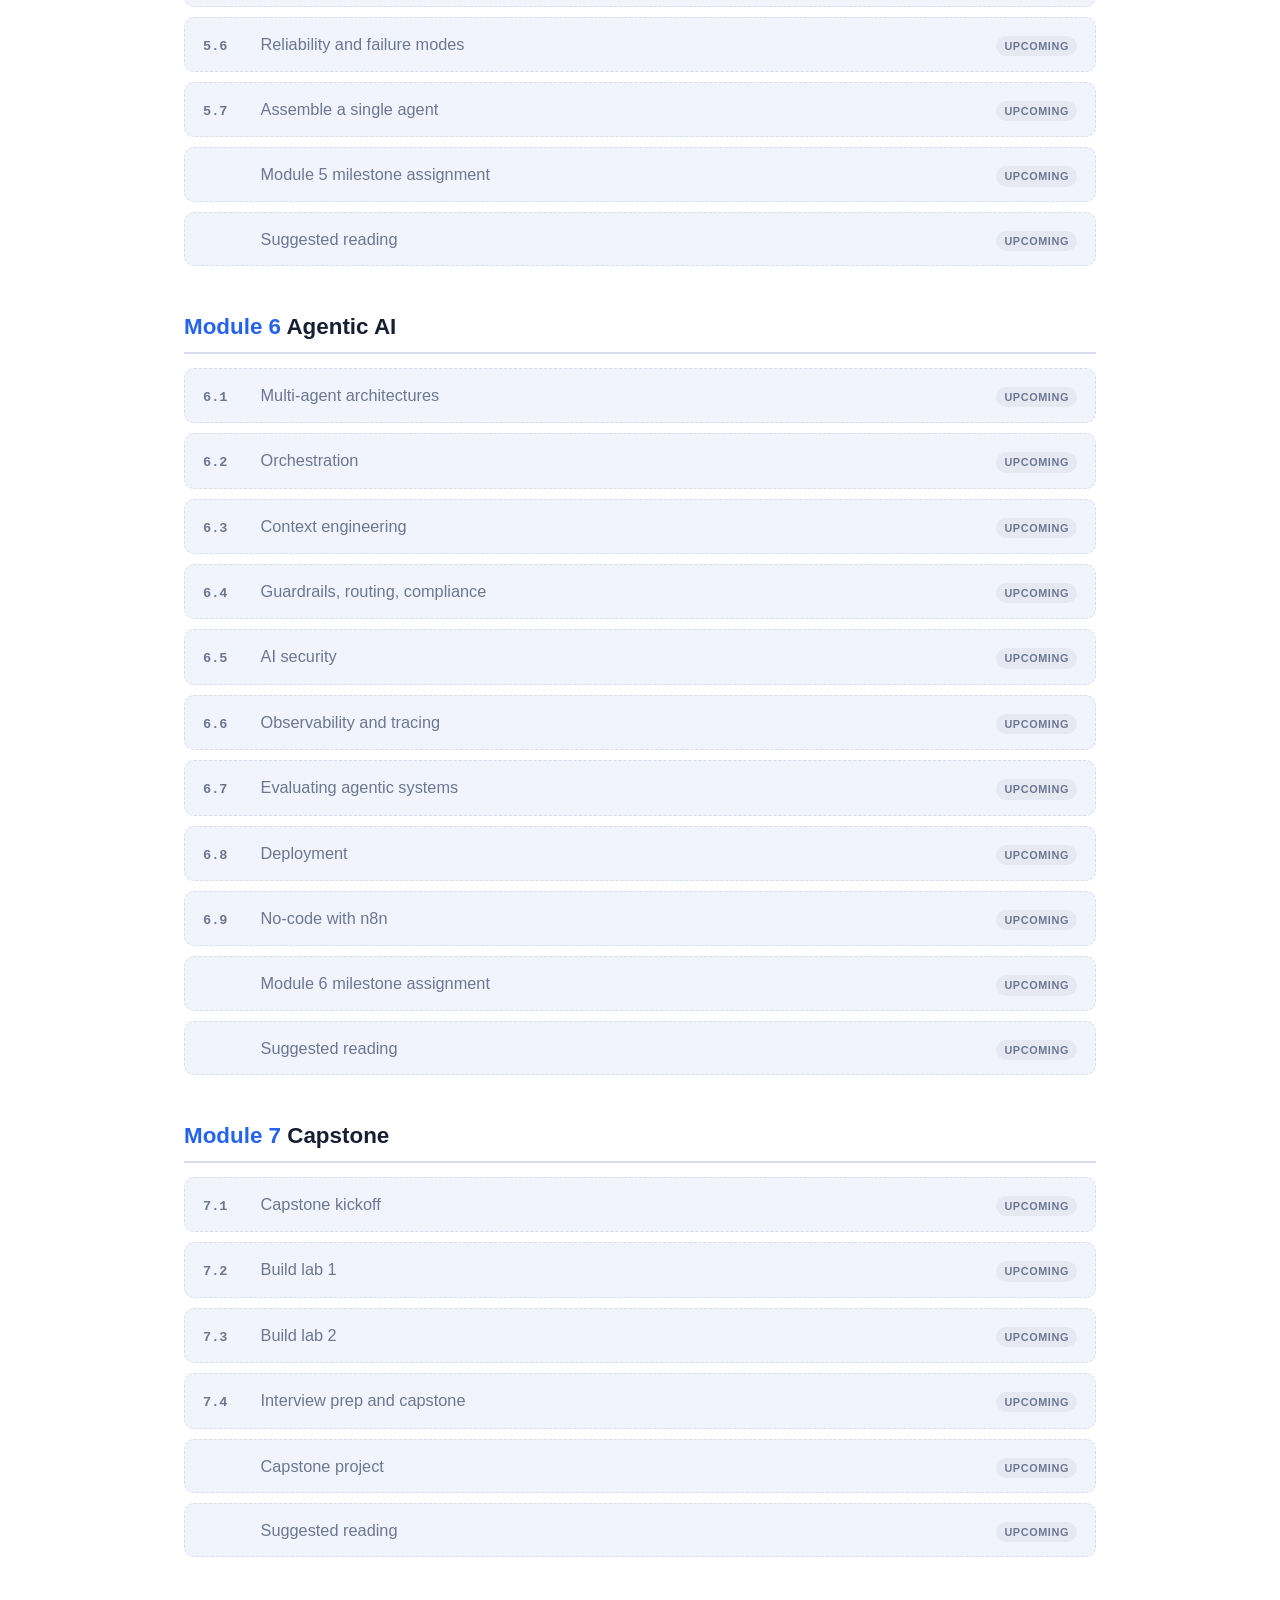
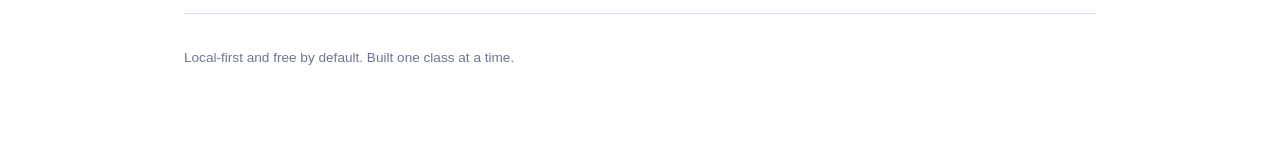
==== commit eb252502: "Suggested reading list for module-1" ====
--- a/index.html
+++ b/index.html
@@ -14,7 +14,7 @@
       <h1>GenAI and Agentic AI</h1>
       <p class="subtitle">From basic Python to building agentic AI systems, taught hands-on in live classes.</p>
       <!-- Cohort banner. Toggle course.cohort_status (live | ended) in tools/manifest.json to switch text and styling. -->
-      <div class="banner live"><span class="dot"></span>Live cohort. New classes are published each week.</div>
+      <div class="banner live"><span class="dot"></span>Live cohort. Every class is taught live, with recordings and materials published after each class.</div>
     </header>
 
   <section class="section">
@@ -43,13 +43,18 @@
       <div class="row available">
         <span class="num">1.5</span>
         <span class="title">APIs and the web</span>
-        <span class="links"><a href="modules/module-1-python-for-ai/05-apis-and-the-web/slides.html">Slides</a><a href="https://github.com/skarma91/logicmojo-ai-july-2026/tree/main/modules/module-1-python-for-ai/05-apis-and-the-web/code">Code</a><a href="#">Recording</a><a href="https://github.com/skarma91/logicmojo-ai-july-2026/tree/main/modules/module-1-python-for-ai/05-apis-and-the-web/micro-assignment">Micro-assignment</a></span>
+        <span class="links"><a href="modules/module-1-python-for-ai/05-apis-and-the-web/slides.html">Slides</a><a href="https://github.com/skarma91/logicmojo-ai-july-2026/tree/main/modules/module-1-python-for-ai/05-apis-and-the-web/code">Code</a><a href="https://drive.google.com/file/d/1N9HfsXgNfV2QZaEI8m4_GkgZPxqM5csj/view?usp=drive_link">Recording</a><a href="https://github.com/skarma91/logicmojo-ai-july-2026/tree/main/modules/module-1-python-for-ai/05-apis-and-the-web/micro-assignment">Micro-assignment</a></span>
       </div>
       <div class="row available">
         <span class="num"></span>
         <span class="title">Module 1 milestone assignment</span>
         <span class="links"><a href="https://github.com/skarma91/logicmojo-ai-july-2026/tree/main/modules/module-1-python-for-ai/milestone-assignment">Open</a></span>
       </div>
+      <div class="row available">
+        <span class="num"></span>
+        <span class="title">Suggested reading</span>
+        <span class="links"><a href="modules/module-1-python-for-ai/suggested_reading_list/">Open</a></span>
+      </div>
     </div>
   </section>
 
@@ -91,6 +96,11 @@
         <span class="title">Module 2 milestone assignment</span>
         <span class="links"><span class="tag upcoming">Upcoming</span></span>
       </div>
+      <div class="row upcoming">
+        <span class="num"></span>
+        <span class="title">Suggested reading</span>
+        <span class="links"><span class="tag upcoming">Upcoming</span></span>
+      </div>
     </div>
   </section>
 
@@ -127,6 +137,11 @@
         <span class="title">Module 3 milestone assignment</span>
         <span class="links"><span class="tag upcoming">Upcoming</span></span>
       </div>
+      <div class="row upcoming">
+        <span class="num"></span>
+        <span class="title">Suggested reading</span>
+        <span class="links"><span class="tag upcoming">Upcoming</span></span>
+      </div>
     </div>
   </section>
 
@@ -188,6 +203,11 @@
         <span class="title">Module 4 milestone assignment</span>
         <span class="links"><span class="tag upcoming">Upcoming</span></span>
       </div>
+      <div class="row upcoming">
+        <span class="num"></span>
+        <span class="title">Suggested reading</span>
+        <span class="links"><span class="tag upcoming">Upcoming</span></span>
+      </div>
     </div>
   </section>
 
@@ -234,6 +254,11 @@
         <span class="title">Module 5 milestone assignment</span>
         <span class="links"><span class="tag upcoming">Upcoming</span></span>
       </div>
+      <div class="row upcoming">
+        <span class="num"></span>
+        <span class="title">Suggested reading</span>
+        <span class="links"><span class="tag upcoming">Upcoming</span></span>
+      </div>
     </div>
   </section>
 
@@ -290,6 +315,11 @@
         <span class="title">Module 6 milestone assignment</span>
         <span class="links"><span class="tag upcoming">Upcoming</span></span>
       </div>
+      <div class="row upcoming">
+        <span class="num"></span>
+        <span class="title">Suggested reading</span>
+        <span class="links"><span class="tag upcoming">Upcoming</span></span>
+      </div>
     </div>
   </section>
 
@@ -319,6 +349,11 @@
       <div class="row upcoming">
         <span class="num"></span>
         <span class="title">Capstone project</span>
+        <span class="links"><span class="tag upcoming">Upcoming</span></span>
+      </div>
+      <div class="row upcoming">
+        <span class="num"></span>
+        <span class="title">Suggested reading</span>
         <span class="links"><span class="tag upcoming">Upcoming</span></span>
       </div>
     </div>
--- a/assets/theme.css
+++ b/assets/theme.css
@@ -453,3 +453,101 @@
   color: var(--c-muted);
   z-index: 30;
 }
+
+/* ==========================================================================
+   Module 2 additions: data table, three-box split, and figure helpers.
+   New classes only, so existing decks are unaffected.
+   ========================================================================== */
+
+/* Feature/label style data table (2.1) */
+.data-table {
+  width: 100%;
+  border-collapse: collapse;
+  font-size: 0.92em;
+  margin: 4px 0 0;
+}
+.data-table th, .data-table td {
+  border: 1px solid var(--c-line);
+  padding: 10px 14px;
+  text-align: center;
+}
+.data-table thead th {
+  background: var(--c-surface);
+  color: var(--c-ink);
+  font-weight: 700;
+}
+.data-table tbody td:last-child {
+  color: var(--c-accent);
+  font-weight: 700;
+}
+
+/* Grid-based table (div grid, not a <table>). Renders identically across
+   browsers/OSes and cannot collapse into stacked rows the way some managed
+   or high-contrast setups do to real <table> elements. Set the column count
+   inline: style="grid-template-columns: repeat(N, 1fr)". Cells are divs;
+   header cells use .gt-head, an accent cell uses .gt-accent. The 1px gap over
+   a line-colored background draws crisp, uniform grid lines. */
+.grid-table {
+  display: grid;
+  gap: 1px;
+  background: var(--c-line);
+  border: 1px solid var(--c-line);
+  border-radius: 8px;
+  overflow: hidden;
+  width: 100%;
+  font-size: 0.92em;
+  margin: 4px 0 0;
+}
+.grid-table > div {
+  background: var(--c-card);
+  color: var(--c-ink);
+  padding: 10px 14px;
+  text-align: center;
+  display: flex;
+  align-items: center;
+  justify-content: center;
+}
+.grid-table .gt-head {
+  background: var(--c-surface);
+  font-weight: 700;
+}
+.grid-table .gt-accent {
+  color: var(--c-accent);
+  font-weight: 700;
+}
+/* High-contrast / forced-colors: backgrounds are ignored, so draw real cell
+   borders instead of relying on the gap-over-background line trick. */
+@media (forced-colors: active) {
+  .grid-table { gap: 0; background: transparent; }
+  .grid-table > div { border: 1px solid; }
+}
+
+/* Three (or more) equal boxes in a row: train / validation / test, etc. */
+.split-row {
+  display: grid;
+  grid-template-columns: repeat(3, 1fr);
+  gap: 18px;
+  margin-bottom: 22px;
+}
+.split-box {
+  border: 1px solid var(--c-line);
+  border-left: 4px solid var(--c-accent);
+  border-radius: 10px;
+  background: var(--c-card);
+  padding: 16px 18px;
+}
+.split-box p { margin: 6px 0 0; font-size: 0.95em; color: var(--c-ink-soft); }
+
+/* Centered figure holder for inline SVG charts and diagrams */
+.figure-wrap {
+  display: flex;
+  justify-content: center;
+  align-items: center;
+  margin: 4px 0;
+}
+.figure-wrap svg { max-width: 100%; height: auto; }
+
+/* SVG text roles used by inline charts */
+.axlbl { font-size: 13px; fill: var(--c-ink-soft); font-family: var(--font-body); }
+.zone  { font-size: 13px; fill: var(--c-muted); font-weight: 700; font-family: var(--font-body); }
+.leg   { font-size: 13px; fill: var(--c-ink); font-family: var(--font-body); }
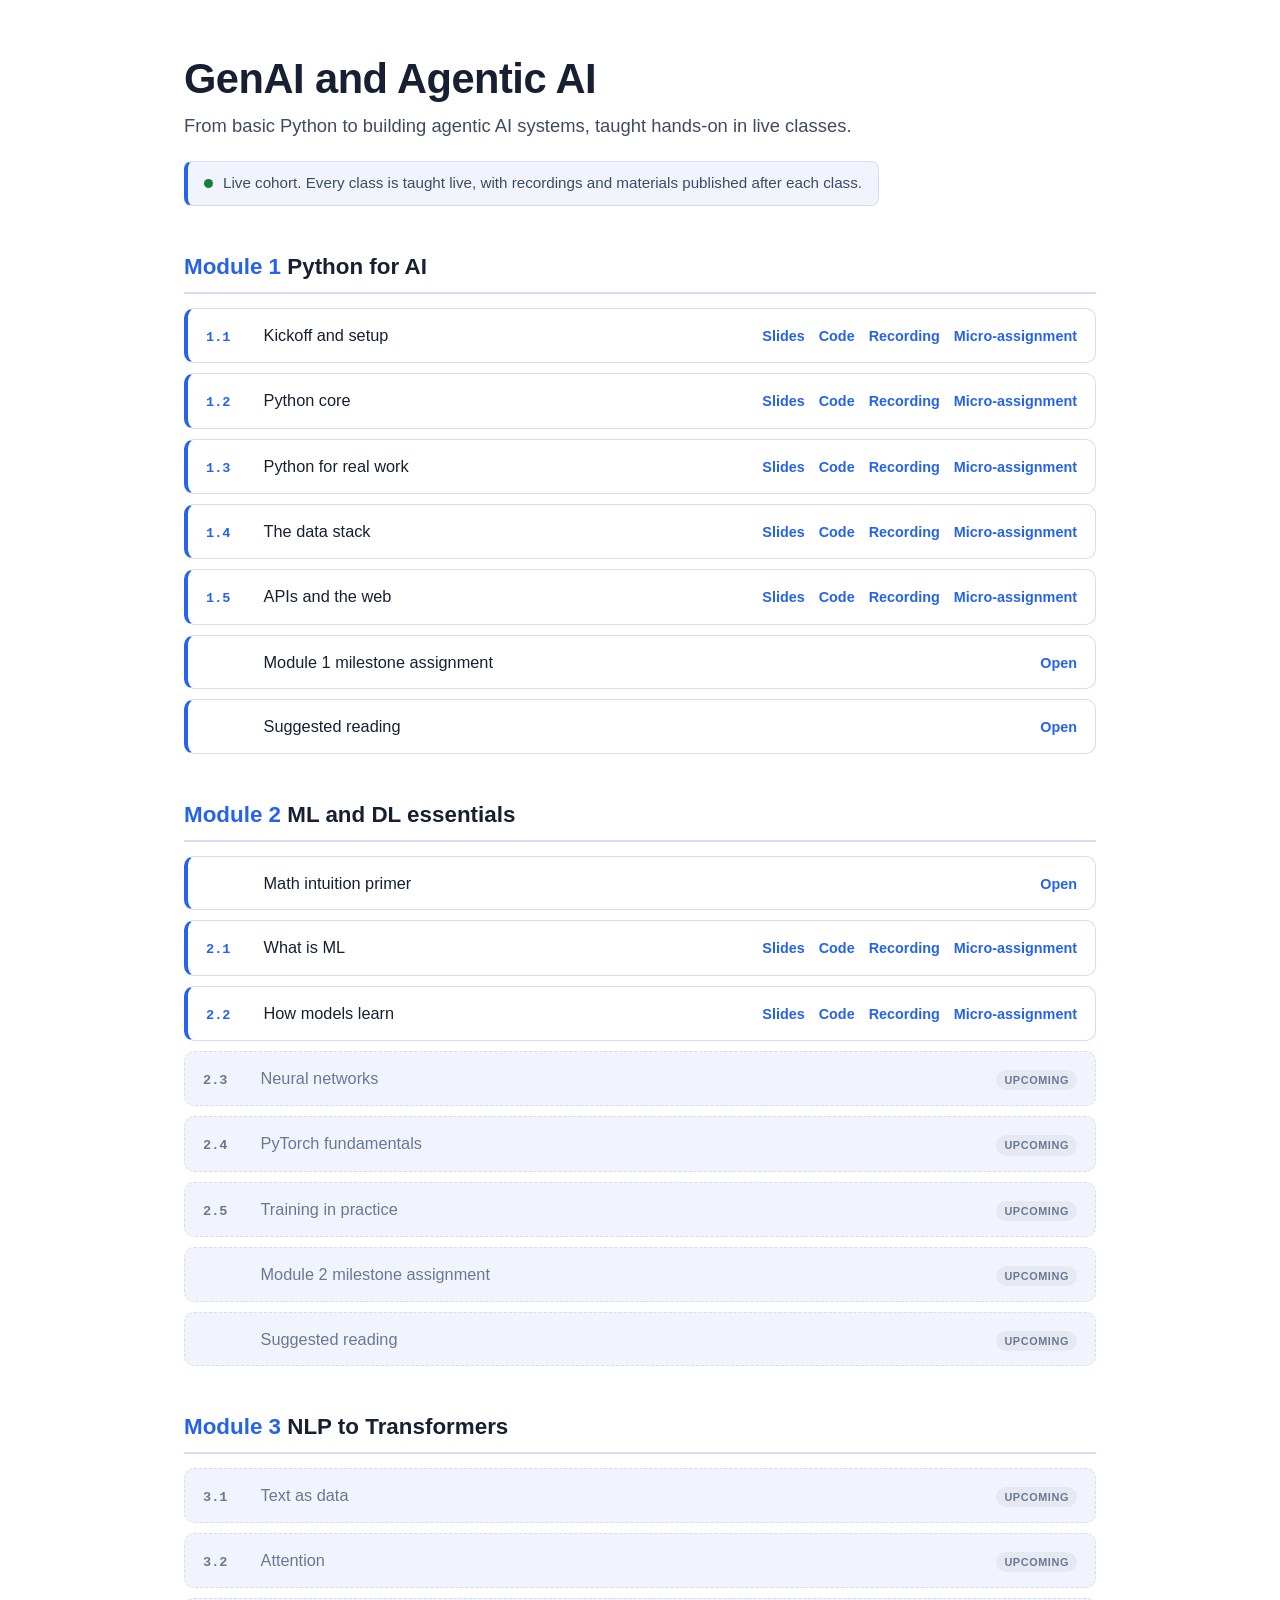
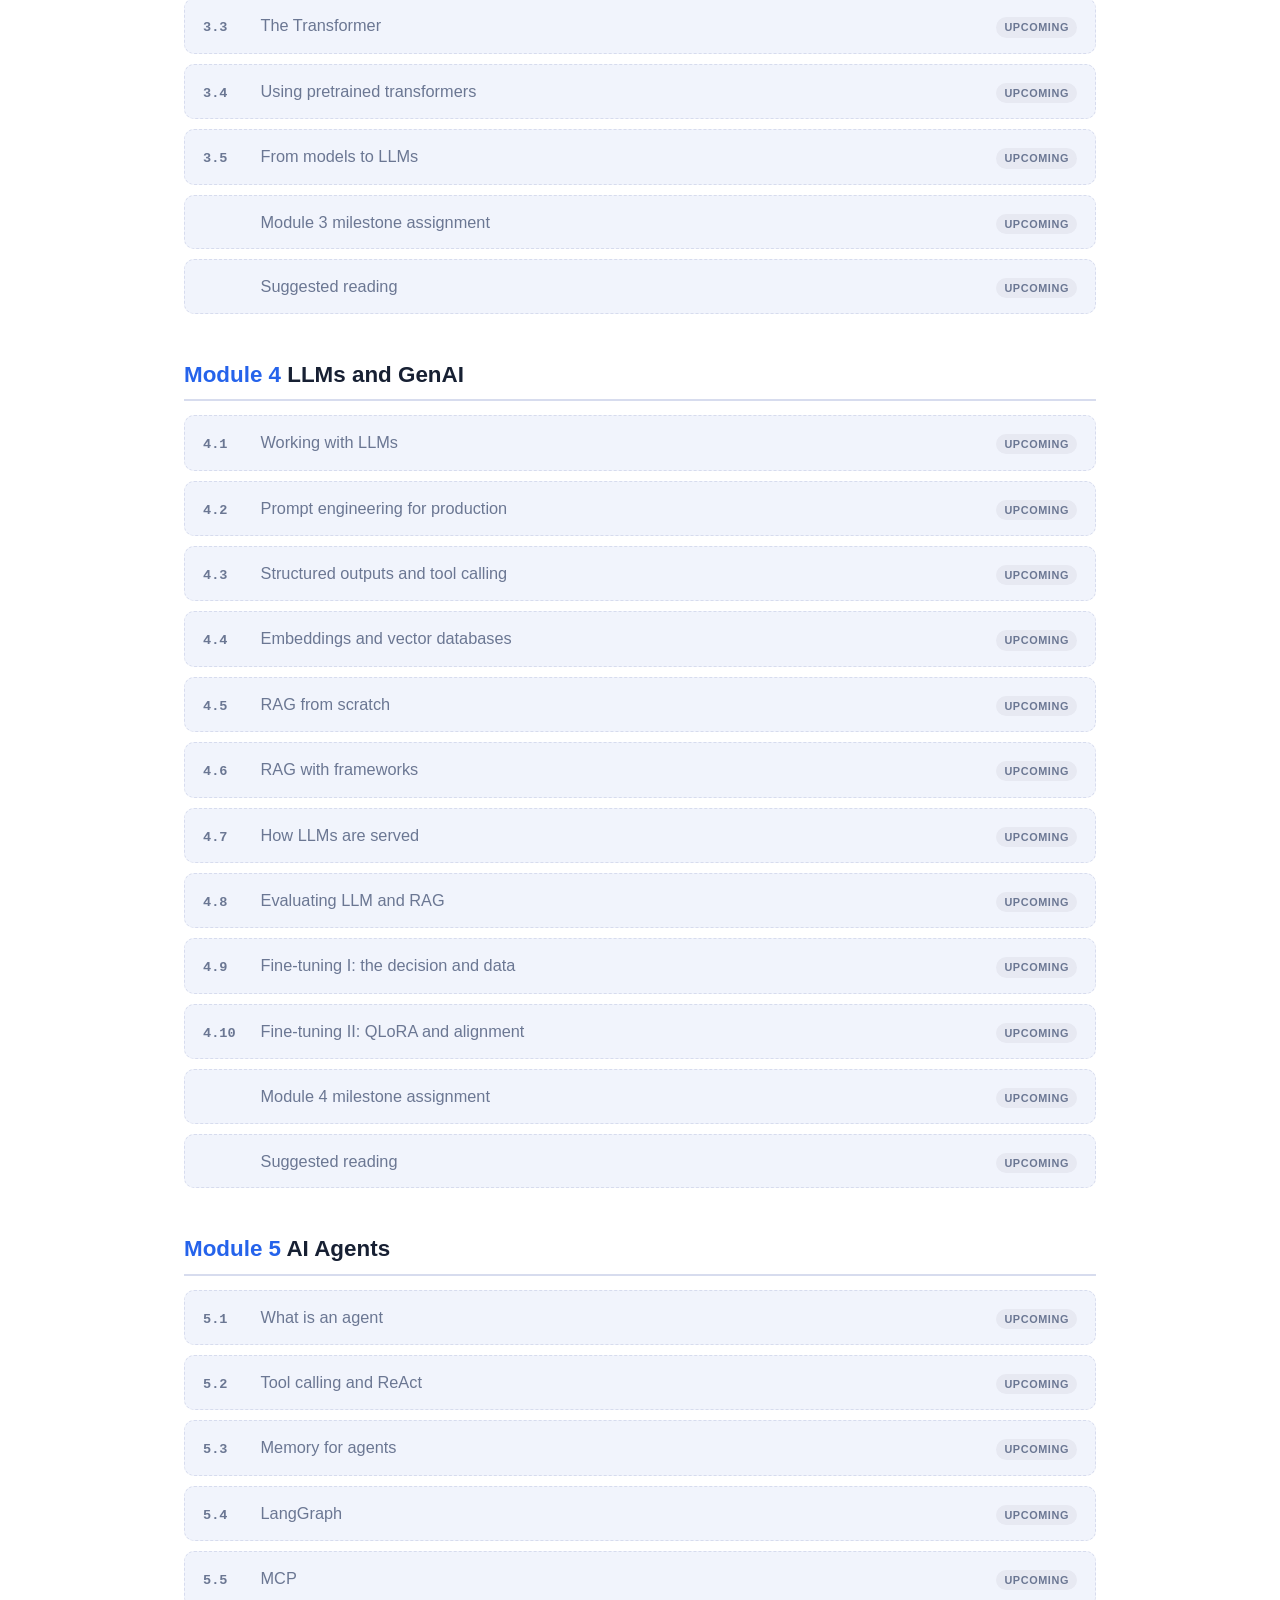
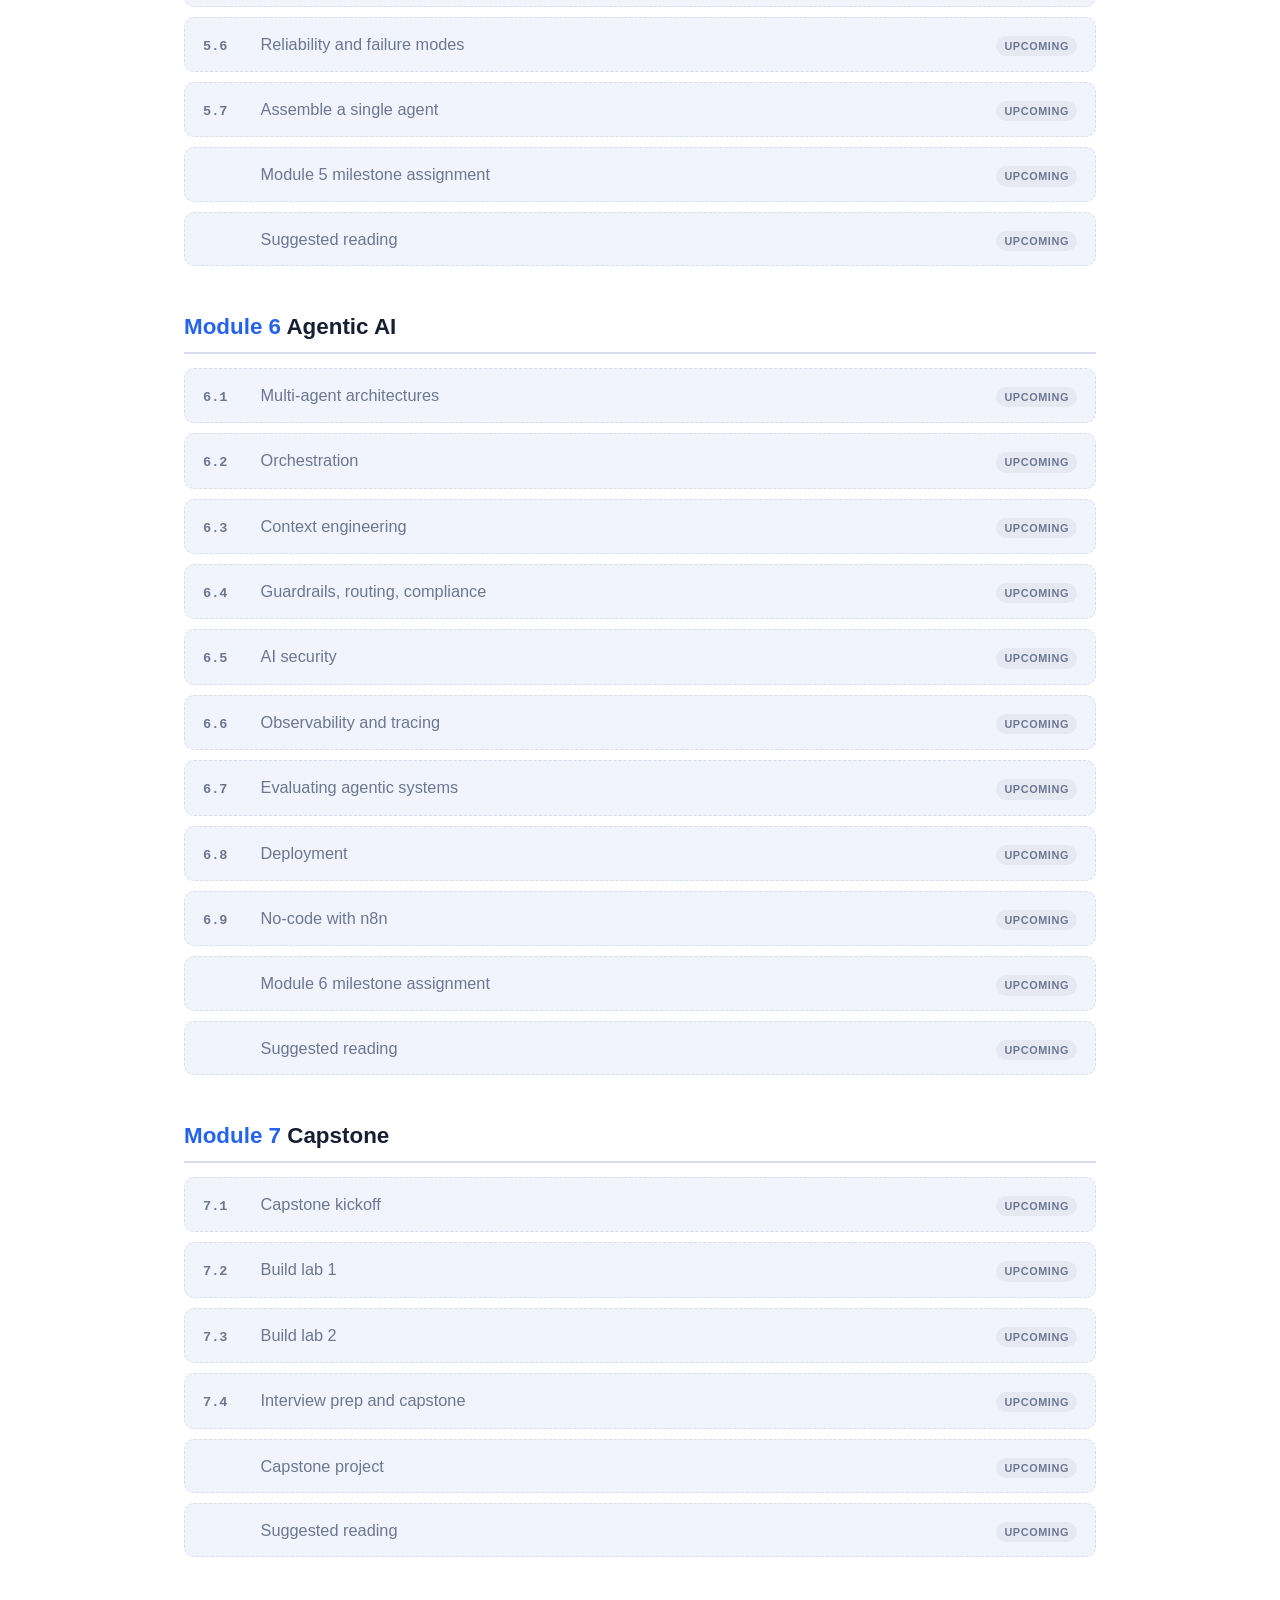
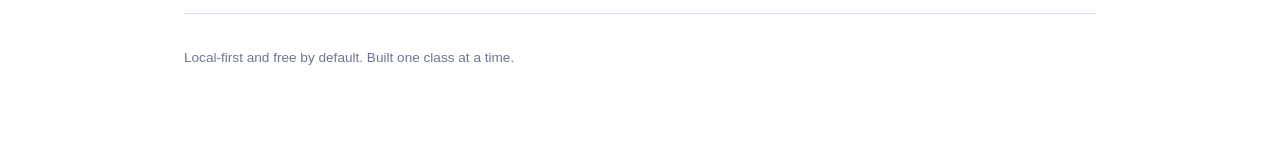
==== commit 113299e5: "Class 2.1 and 2.2 lecture slides, codes, and micro assignments" ====
--- a/index.html
+++ b/index.html
@@ -66,15 +66,15 @@
         <span class="title">Math intuition primer</span>
         <span class="links"><a href="modules/module-2-ml-dl-essentials/00-math-intuition-primer/">Open</a></span>
       </div>
-      <div class="row upcoming">
+      <div class="row available">
         <span class="num">2.1</span>
         <span class="title">What is ML</span>
-        <span class="links"><span class="tag upcoming">Upcoming</span></span>
-      </div>
-      <div class="row upcoming">
+        <span class="links"><a href="modules/module-2-ml-dl-essentials/01-what-is-ml/slides.html">Slides</a><a href="https://github.com/skarma91/logicmojo-ai-july-2026/tree/main/modules/module-2-ml-dl-essentials/01-what-is-ml/code">Code</a><a href="https://drive.google.com/file/d/18gw0ghvhaZXGaep3L8od4R7u4gH7sxHF/view?usp=drive_link">Recording</a><a href="https://github.com/skarma91/logicmojo-ai-july-2026/tree/main/modules/module-2-ml-dl-essentials/01-what-is-ml/micro-assignment">Micro-assignment</a></span>
+      </div>
+      <div class="row available">
         <span class="num">2.2</span>
         <span class="title">How models learn</span>
-        <span class="links"><span class="tag upcoming">Upcoming</span></span>
+        <span class="links"><a href="modules/module-2-ml-dl-essentials/02-how-models-learn/slides.html">Slides</a><a href="https://github.com/skarma91/logicmojo-ai-july-2026/tree/main/modules/module-2-ml-dl-essentials/02-how-models-learn/code">Code</a><a href="#">Recording</a><a href="https://github.com/skarma91/logicmojo-ai-july-2026/tree/main/modules/module-2-ml-dl-essentials/02-how-models-learn/micro-assignment">Micro-assignment</a></span>
       </div>
       <div class="row upcoming">
         <span class="num">2.3</span>
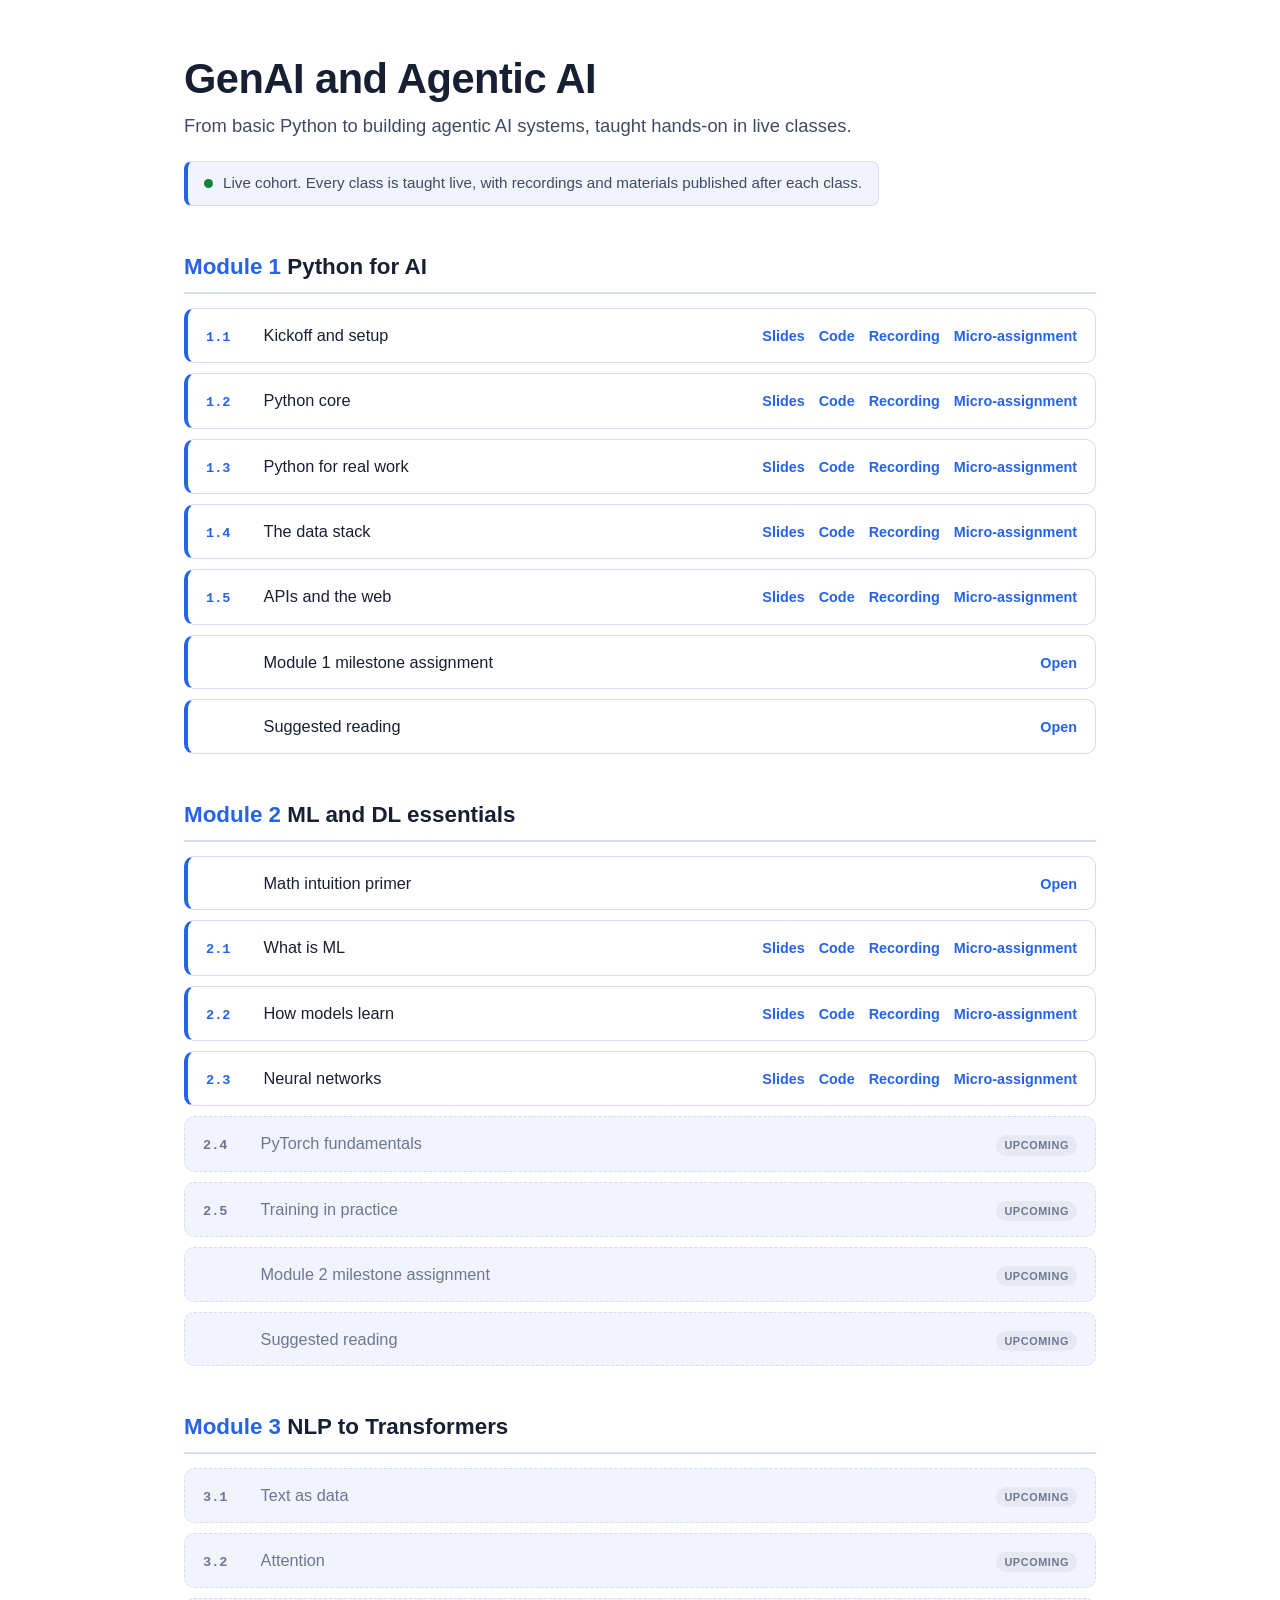
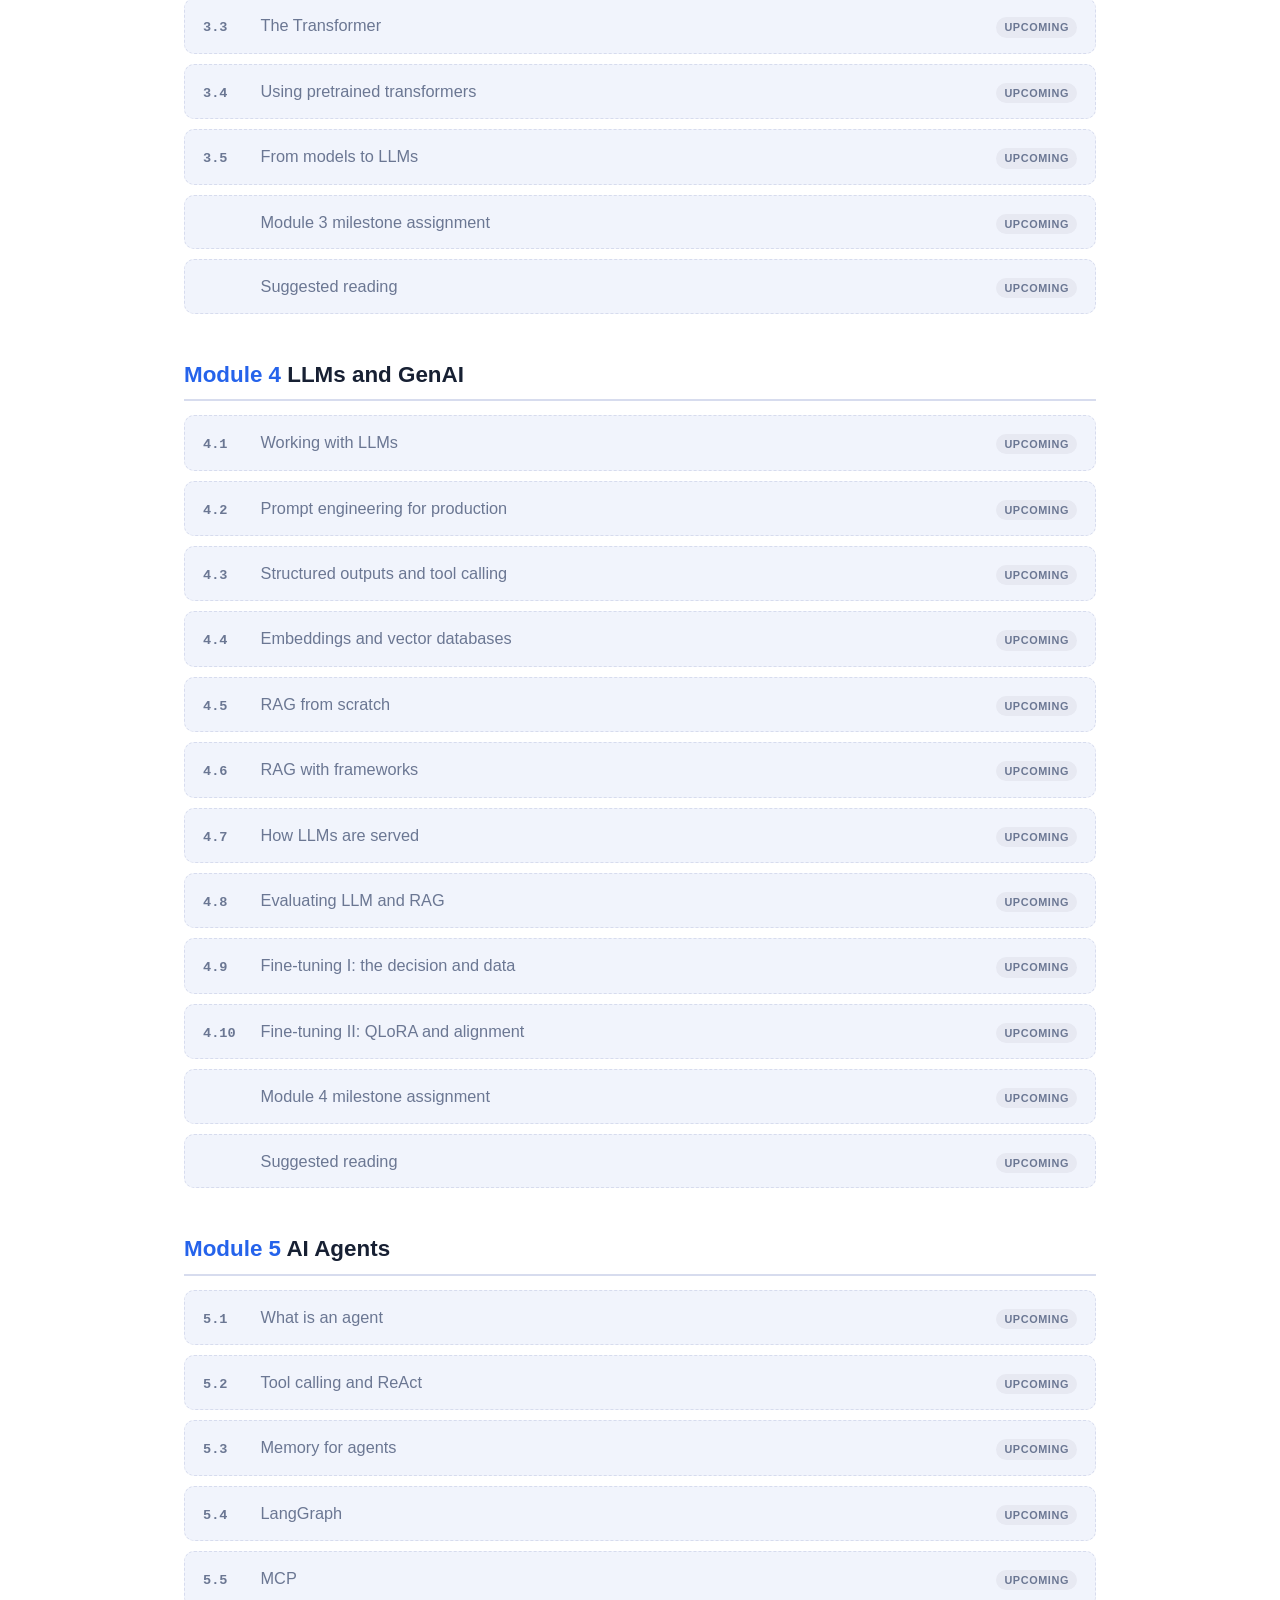
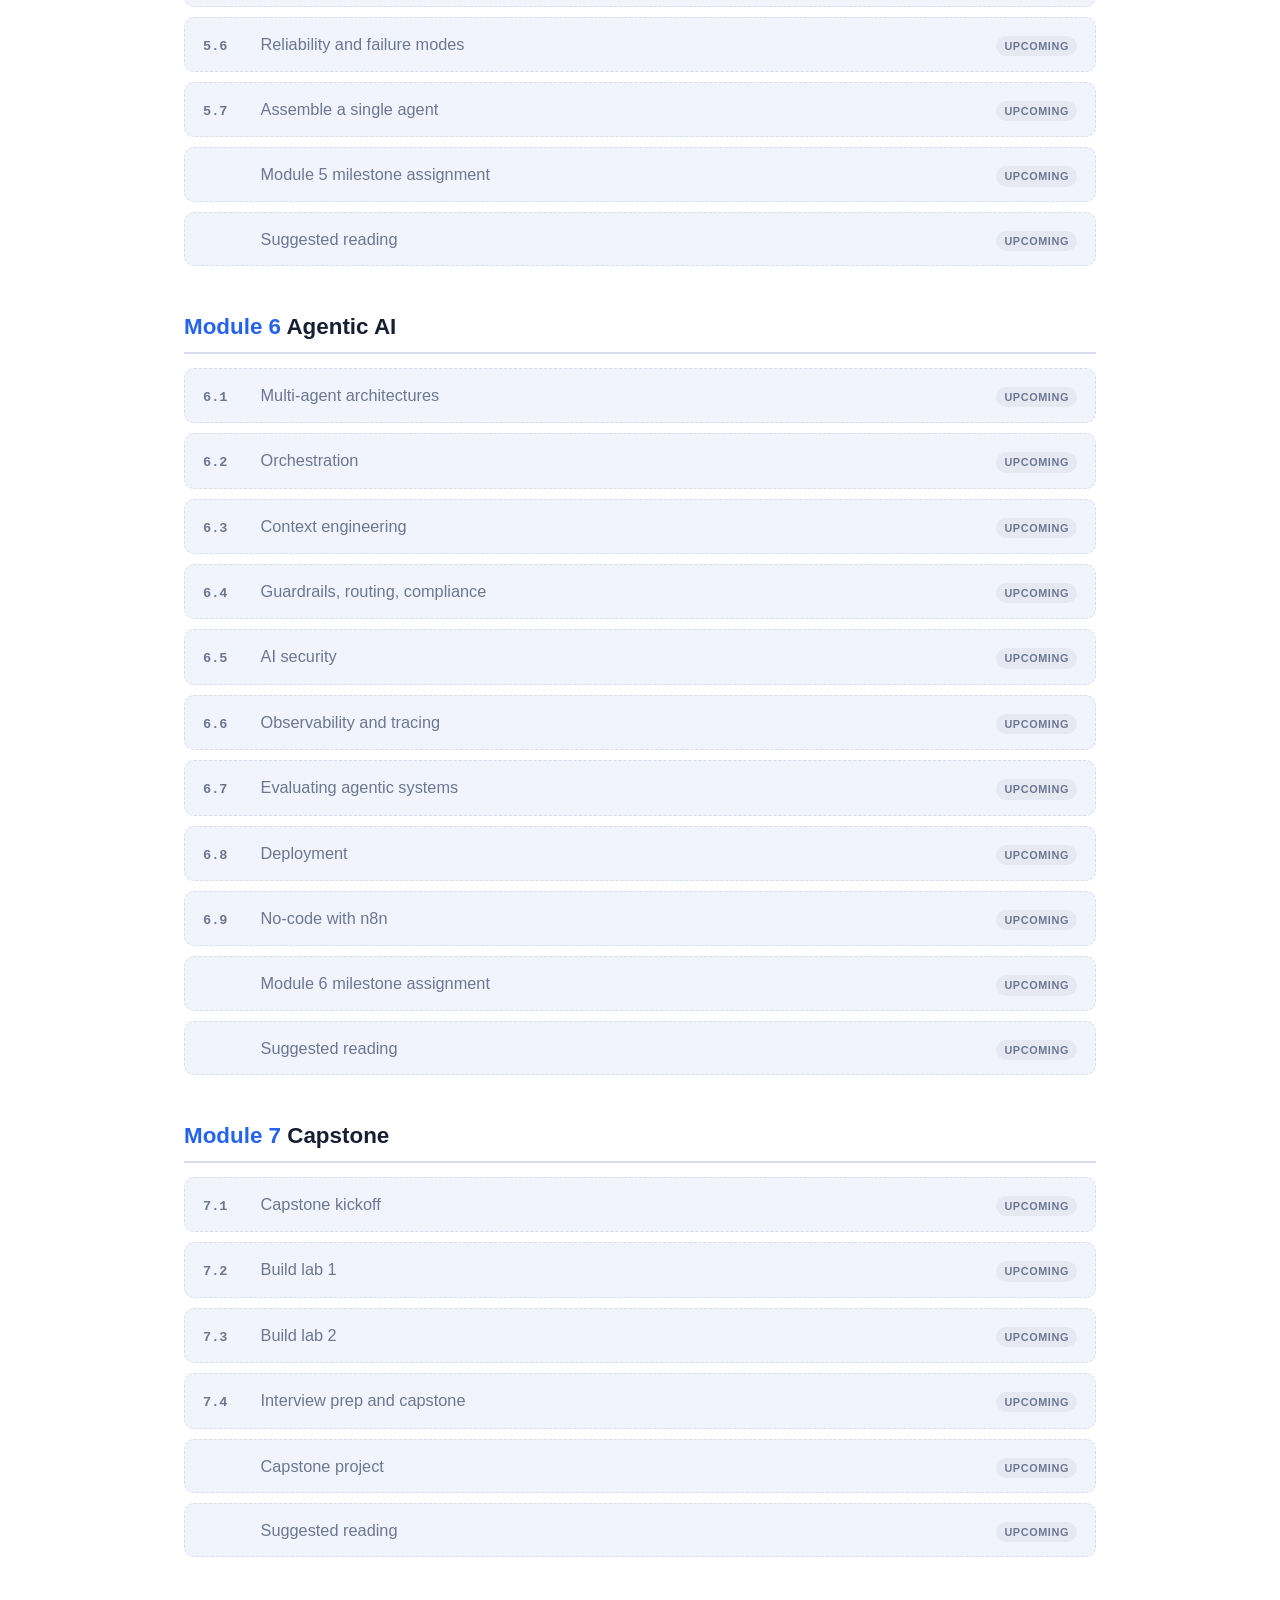
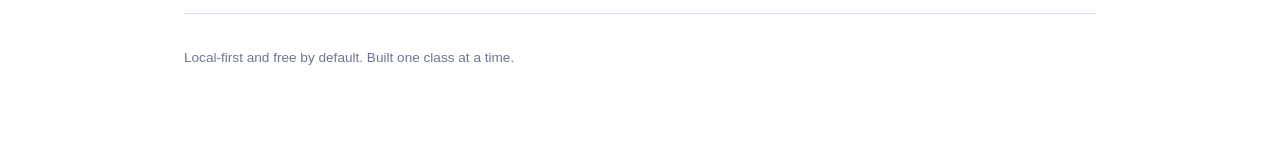
==== commit f1ff908f: "Class 2.3 lecture slides, codes, and micro assignments" ====
--- a/index.html
+++ b/index.html
@@ -74,12 +74,12 @@
       <div class="row available">
         <span class="num">2.2</span>
         <span class="title">How models learn</span>
-        <span class="links"><a href="modules/module-2-ml-dl-essentials/02-how-models-learn/slides.html">Slides</a><a href="https://github.com/skarma91/logicmojo-ai-july-2026/tree/main/modules/module-2-ml-dl-essentials/02-how-models-learn/code">Code</a><a href="#">Recording</a><a href="https://github.com/skarma91/logicmojo-ai-july-2026/tree/main/modules/module-2-ml-dl-essentials/02-how-models-learn/micro-assignment">Micro-assignment</a></span>
-      </div>
-      <div class="row upcoming">
+        <span class="links"><a href="modules/module-2-ml-dl-essentials/02-how-models-learn/slides.html">Slides</a><a href="https://github.com/skarma91/logicmojo-ai-july-2026/tree/main/modules/module-2-ml-dl-essentials/02-how-models-learn/code">Code</a><a href="https://drive.google.com/file/d/1GlLHz0MBbl-oZqljd9kb7il8zWO7oaJE/view?usp=drive_link">Recording</a><a href="https://github.com/skarma91/logicmojo-ai-july-2026/tree/main/modules/module-2-ml-dl-essentials/02-how-models-learn/micro-assignment">Micro-assignment</a></span>
+      </div>
+      <div class="row available">
         <span class="num">2.3</span>
         <span class="title">Neural networks</span>
-        <span class="links"><span class="tag upcoming">Upcoming</span></span>
+        <span class="links"><a href="modules/module-2-ml-dl-essentials/03-neural-networks/slides.html">Slides</a><a href="https://github.com/skarma91/logicmojo-ai-july-2026/tree/main/modules/module-2-ml-dl-essentials/03-neural-networks/code">Code</a><a href="#">Recording</a><a href="https://github.com/skarma91/logicmojo-ai-july-2026/tree/main/modules/module-2-ml-dl-essentials/03-neural-networks/micro-assignment">Micro-assignment</a></span>
       </div>
       <div class="row upcoming">
         <span class="num">2.4</span>
--- a/assets/theme.css
+++ b/assets/theme.css
@@ -115,18 +115,24 @@
   margin-bottom: 6px;
 }
 
-/* Padded content region that fills the remaining height. Content is anchored
-   just under the title band (not floated in the middle) so slides use the frame. */
+/* Padded content region that fills the remaining height. Content is centered
+   in the frame by default so a slide uses the whole page instead of clinging to
+   the top and leaving the lower half blank. Add class "top" to anchor high on
+   the rare slide that needs it. */
 .reveal .body {
   flex: 1;
   min-height: 0;
   padding: 34px 48px 40px;
   display: flex;
   flex-direction: column;
-  justify-content: flex-start;
+  justify-content: center;
   gap: 24px;
 }
+.reveal .body.top { justify-content: flex-start; }
 .reveal .body.center { justify-content: center; }
+/* A lone figure as the main content grows to fill the frame instead of sitting
+   small in the middle. Slides that want this pair a figure-wrap directly in body. */
+.reveal .body > .figure-wrap { flex: 1 1 auto; min-height: 0; }
 
 /* Intro line under a band, before bullets or cards */
 .reveal .body .stmt {
@@ -287,6 +293,7 @@
   border: 1px solid #f0d9b5;
   border-radius: 12px;
   padding: 16px 22px;
+  line-height: 1.6;   /* room so inline-code chips on wrapped lines never touch */
 }
 .reveal .callout .label { color: var(--c-warn); }
 
@@ -344,7 +351,7 @@
   font-family: var(--font-mono);
   background: var(--c-surface);
   color: var(--c-accent-dark);
-  padding: 2px 8px;
+  padding: 1px 7px;
   border-radius: 6px;
   font-size: 0.9em;
 }
@@ -545,7 +552,11 @@
   align-items: center;
   margin: 4px 0;
 }
-.figure-wrap svg { max-width: 100%; height: auto; }
+.figure-wrap svg { max-width: 100%; height: auto; max-height: 100%; }
+/* A figure sharing a row with a text column must not outgrow the frame height.
+   Cap it below the usable body height so a tall aspect ratio letterboxes to fit
+   instead of spilling past the slide. */
+.reveal .cols .figure-wrap svg { max-height: 430px; }
 
 /* SVG text roles used by inline charts */
 .axlbl { font-size: 13px; fill: var(--c-ink-soft); font-family: var(--font-body); }
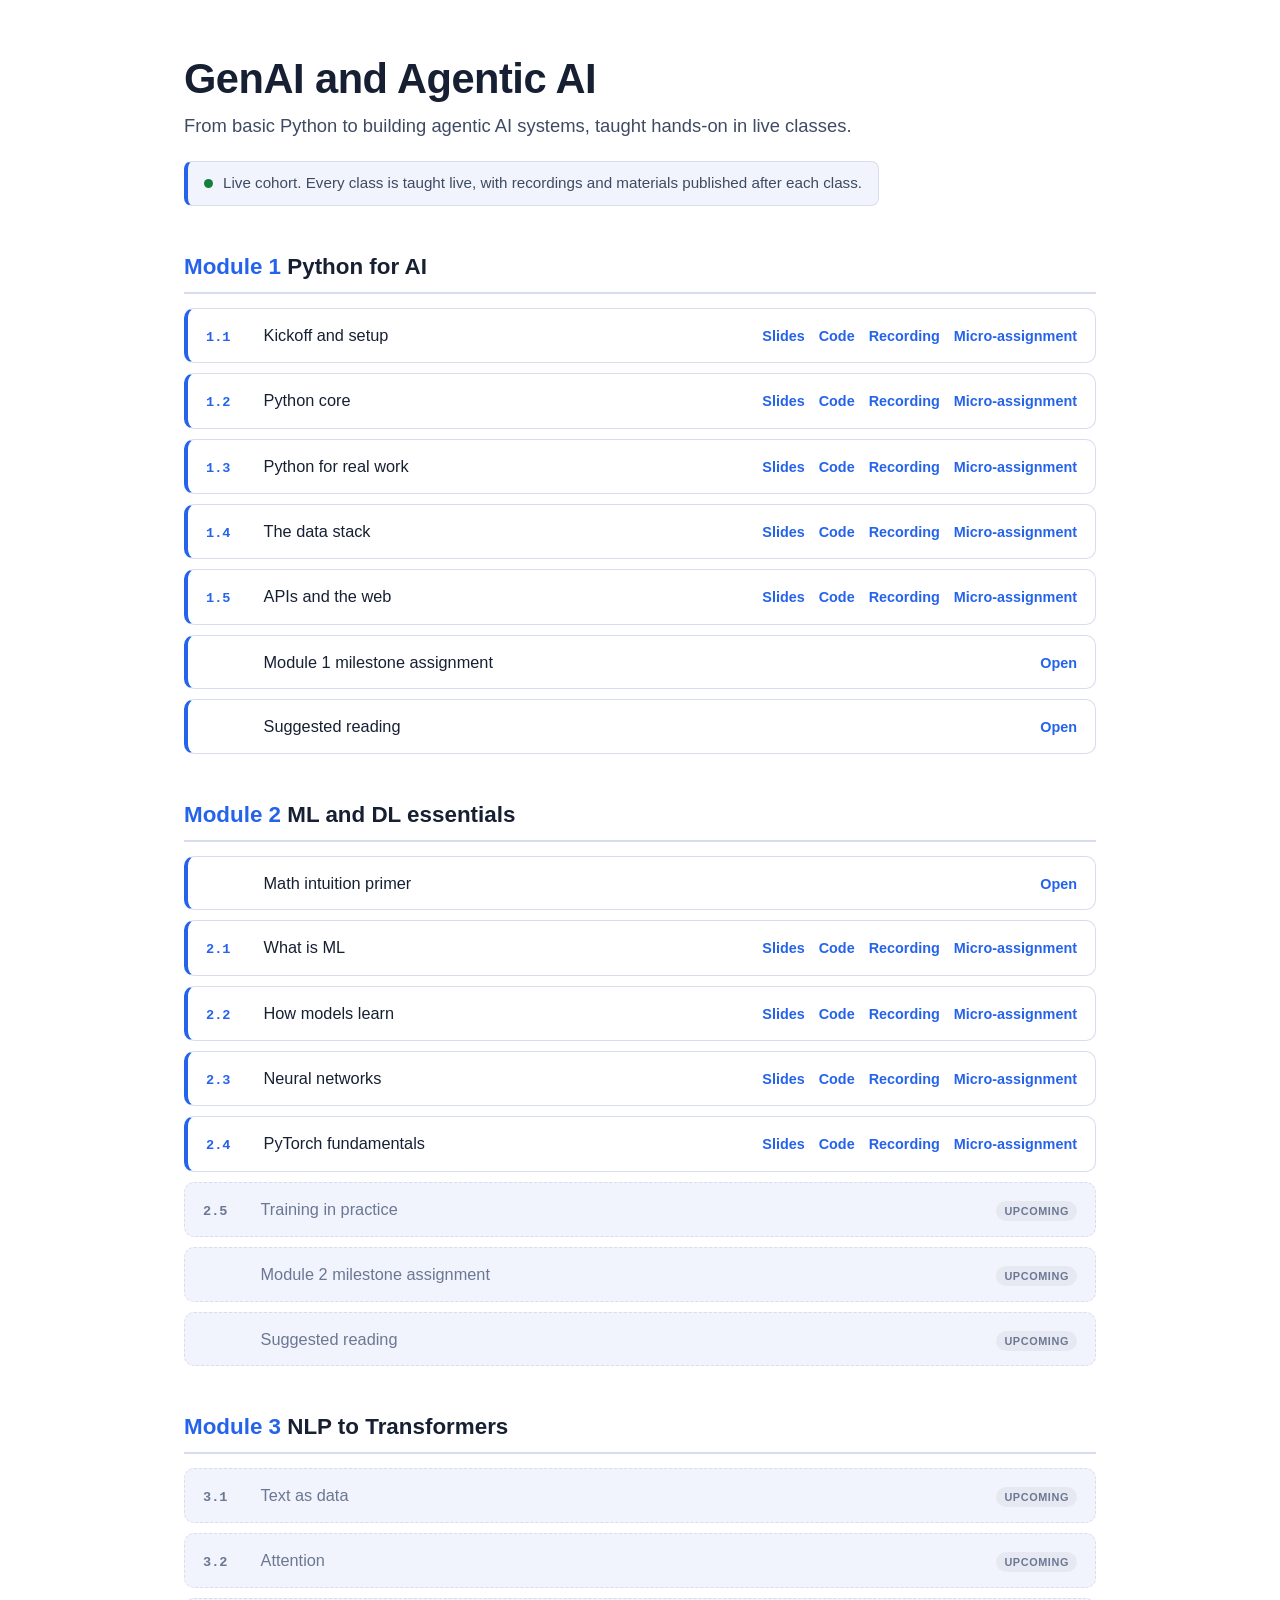
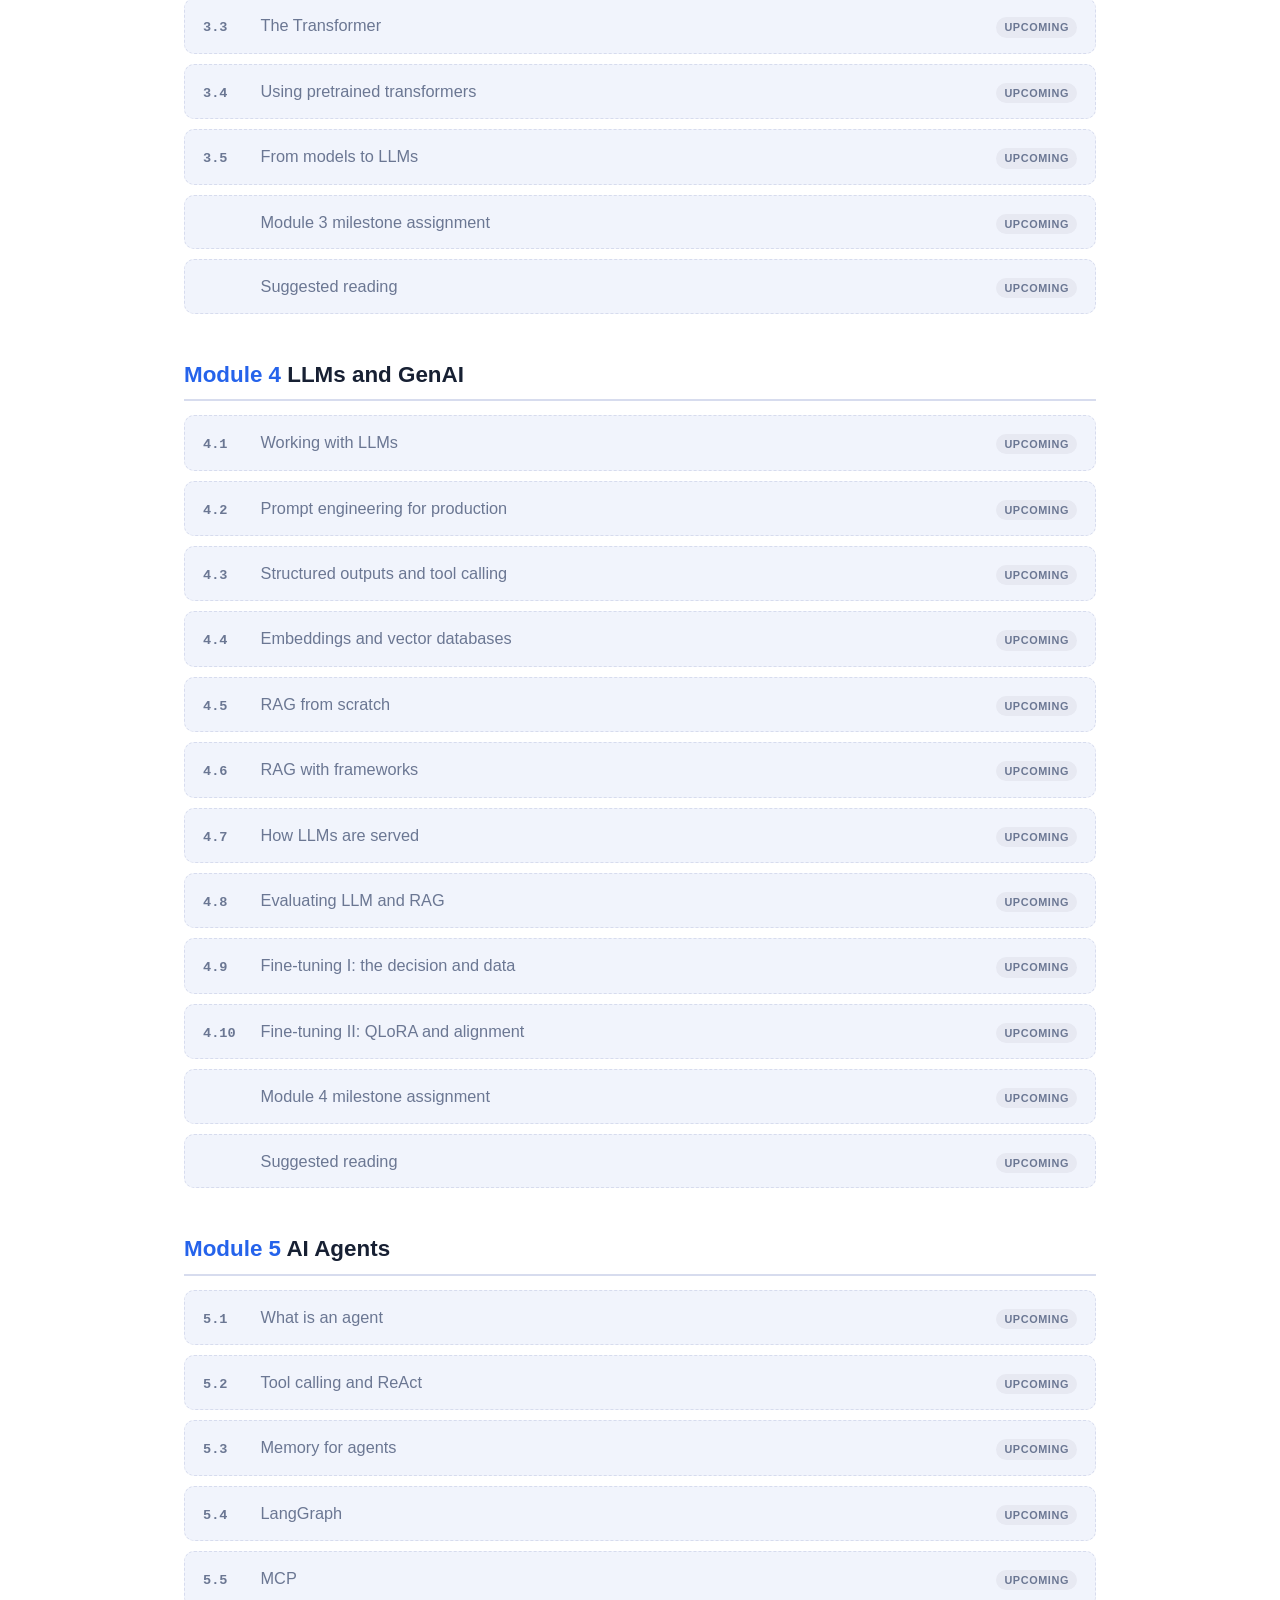
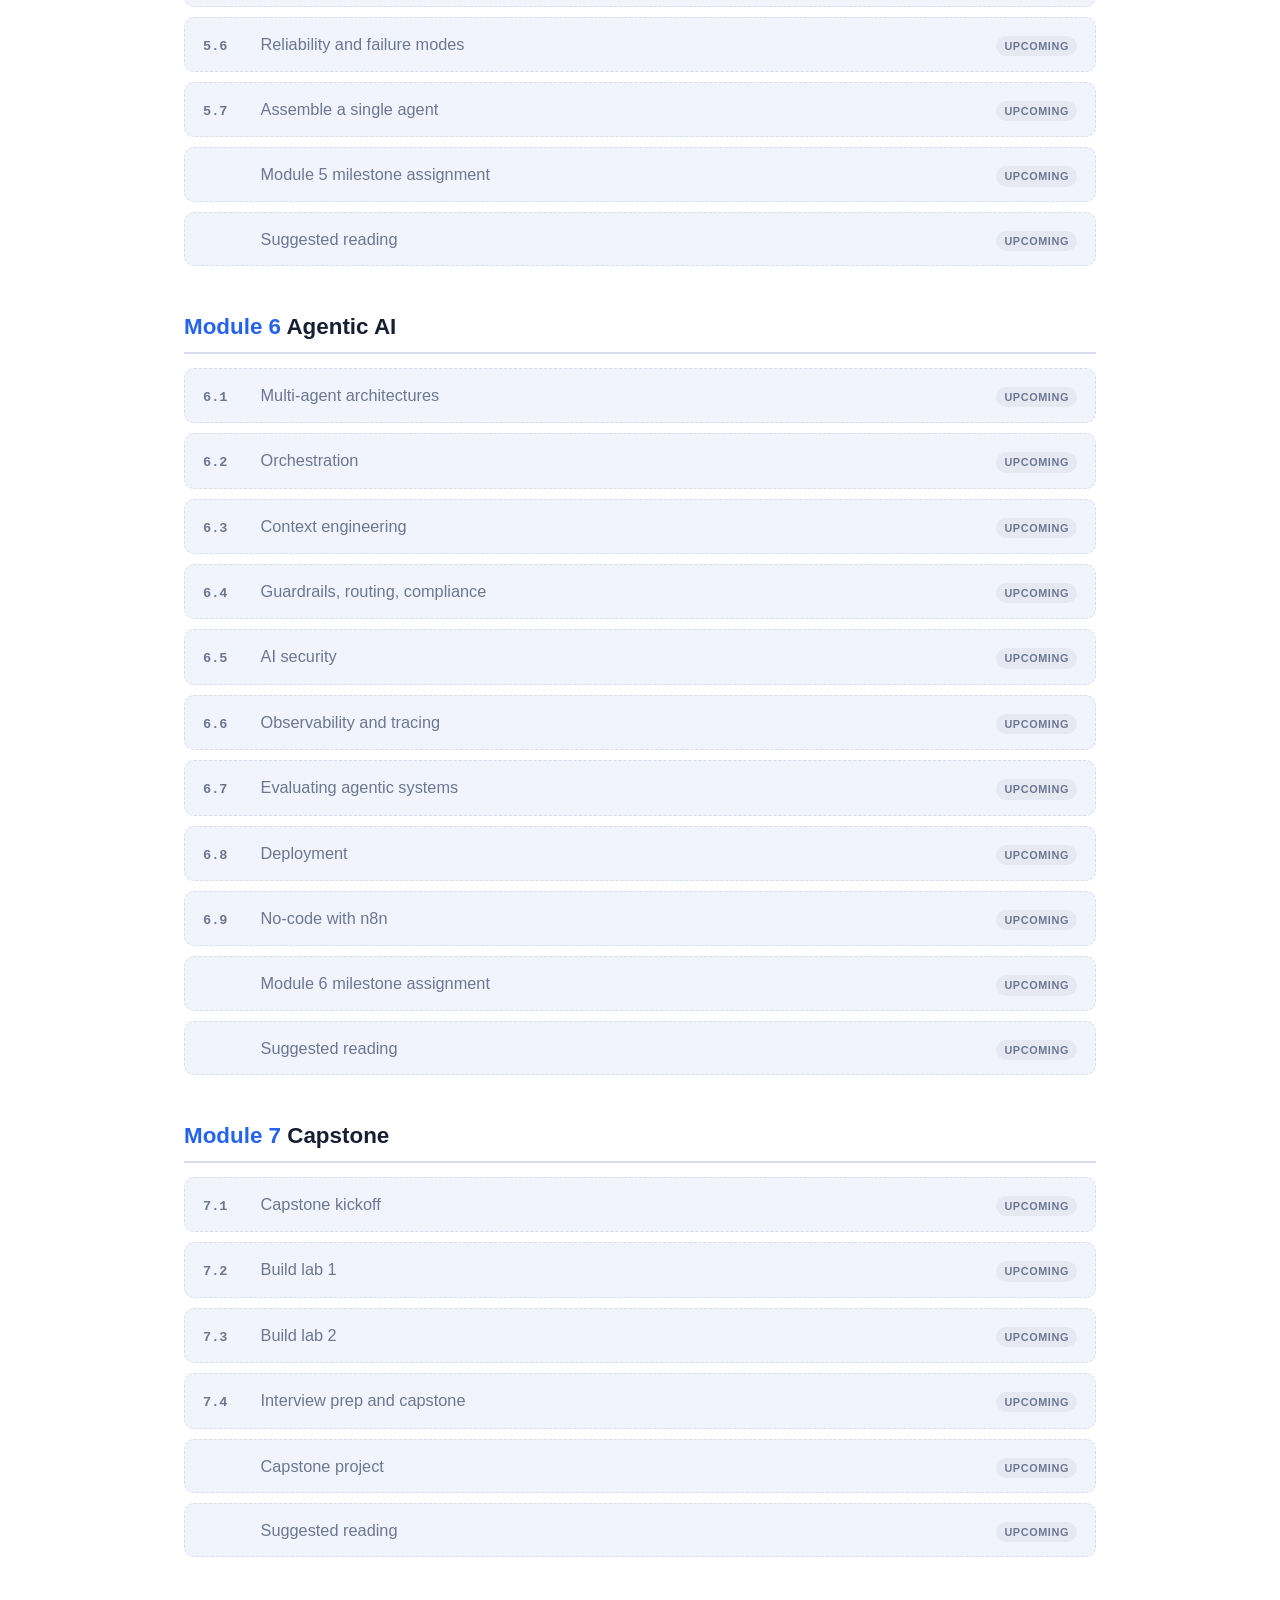
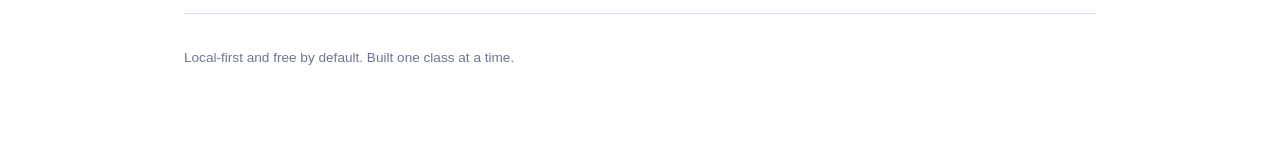
==== commit df7e51f0: "Publish 2.4: PyTorch fundamentals" ====
--- a/index.html
+++ b/index.html
@@ -79,12 +79,12 @@
       <div class="row available">
         <span class="num">2.3</span>
         <span class="title">Neural networks</span>
-        <span class="links"><a href="modules/module-2-ml-dl-essentials/03-neural-networks/slides.html">Slides</a><a href="https://github.com/skarma91/logicmojo-ai-july-2026/tree/main/modules/module-2-ml-dl-essentials/03-neural-networks/code">Code</a><a href="#">Recording</a><a href="https://github.com/skarma91/logicmojo-ai-july-2026/tree/main/modules/module-2-ml-dl-essentials/03-neural-networks/micro-assignment">Micro-assignment</a></span>
-      </div>
-      <div class="row upcoming">
+        <span class="links"><a href="modules/module-2-ml-dl-essentials/03-neural-networks/slides.html">Slides</a><a href="https://github.com/skarma91/logicmojo-ai-july-2026/tree/main/modules/module-2-ml-dl-essentials/03-neural-networks/code">Code</a><a href="https://drive.google.com/file/d/15Hpm-gmmCy6gp0u3PzJuKNwaoxJUs8gI/view?usp=drive_link">Recording</a><a href="https://github.com/skarma91/logicmojo-ai-july-2026/tree/main/modules/module-2-ml-dl-essentials/03-neural-networks/micro-assignment">Micro-assignment</a></span>
+      </div>
+      <div class="row available">
         <span class="num">2.4</span>
         <span class="title">PyTorch fundamentals</span>
-        <span class="links"><span class="tag upcoming">Upcoming</span></span>
+        <span class="links"><a href="modules/module-2-ml-dl-essentials/04-pytorch-fundamentals/slides.html">Slides</a><a href="https://github.com/skarma91/logicmojo-ai-july-2026/tree/main/modules/module-2-ml-dl-essentials/04-pytorch-fundamentals/code">Code</a><a href="#">Recording</a><a href="https://github.com/skarma91/logicmojo-ai-july-2026/tree/main/modules/module-2-ml-dl-essentials/04-pytorch-fundamentals/micro-assignment">Micro-assignment</a></span>
       </div>
       <div class="row upcoming">
         <span class="num">2.5</span>
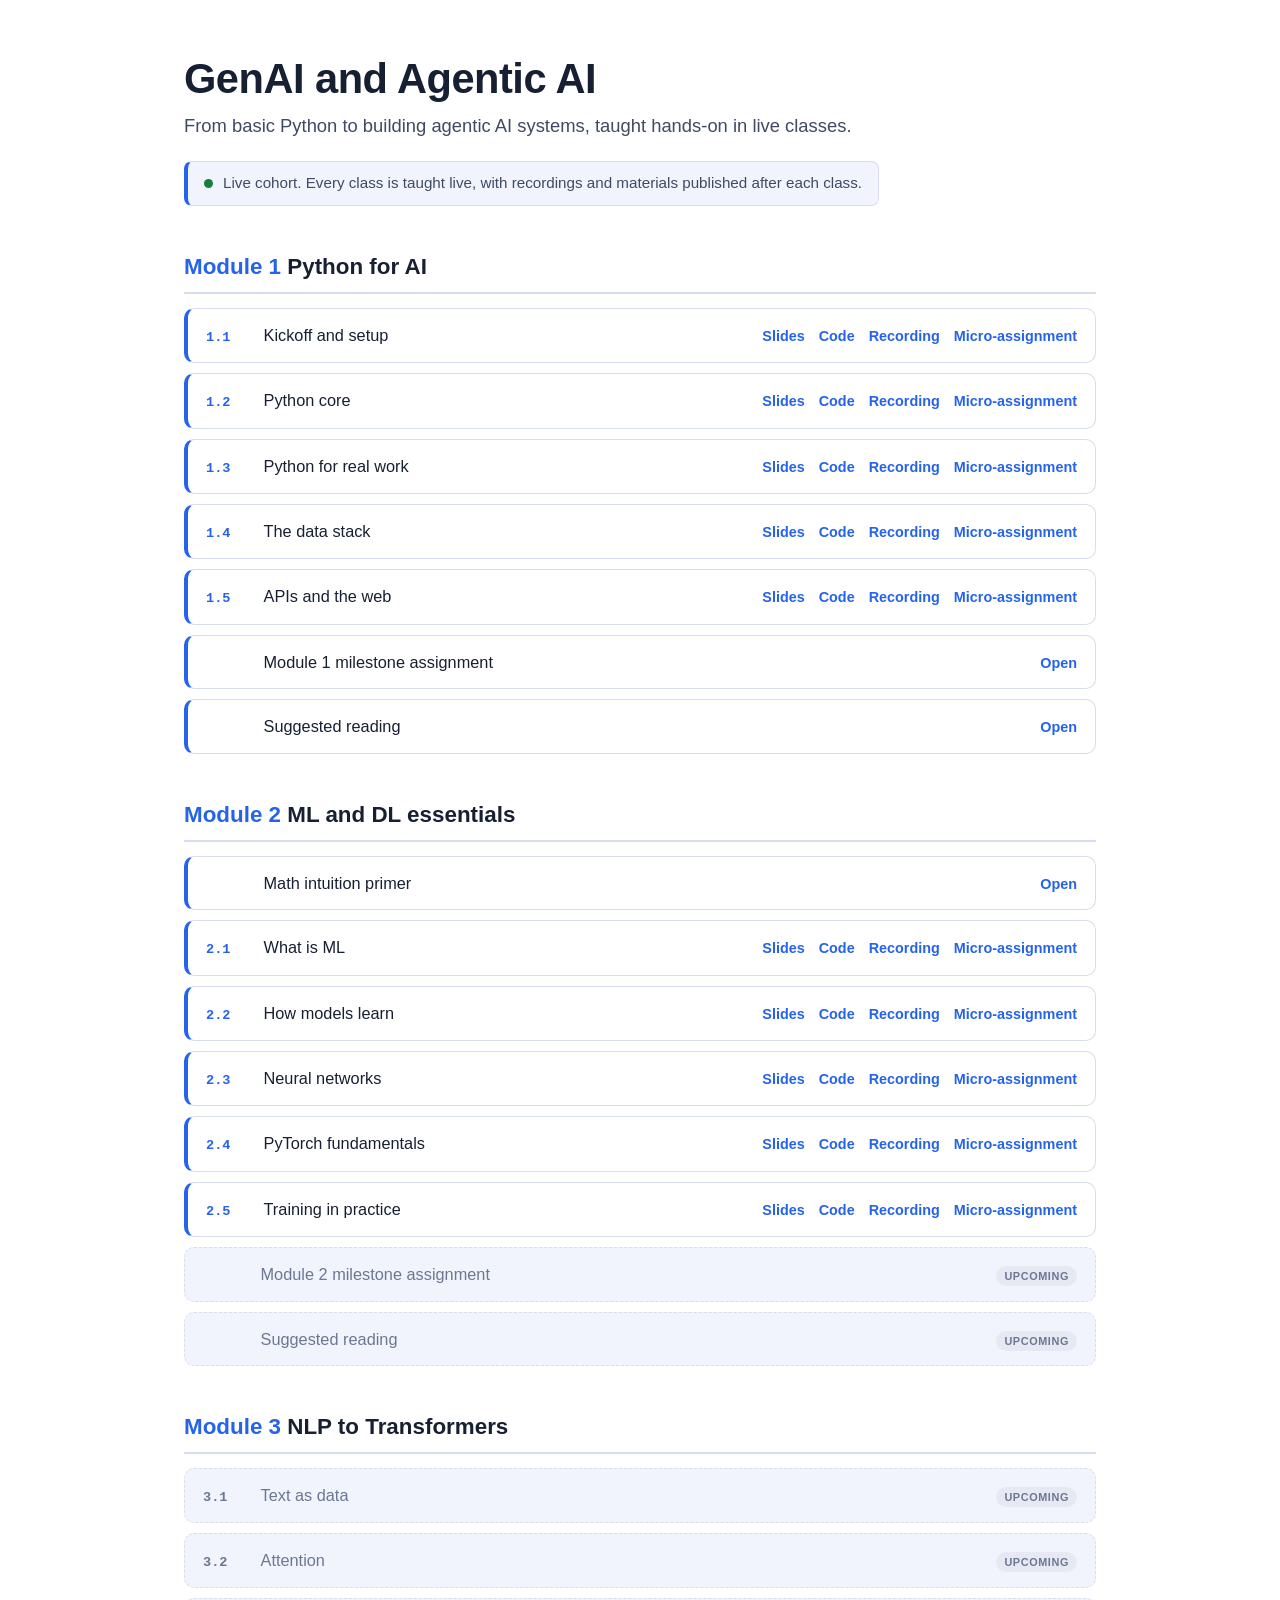
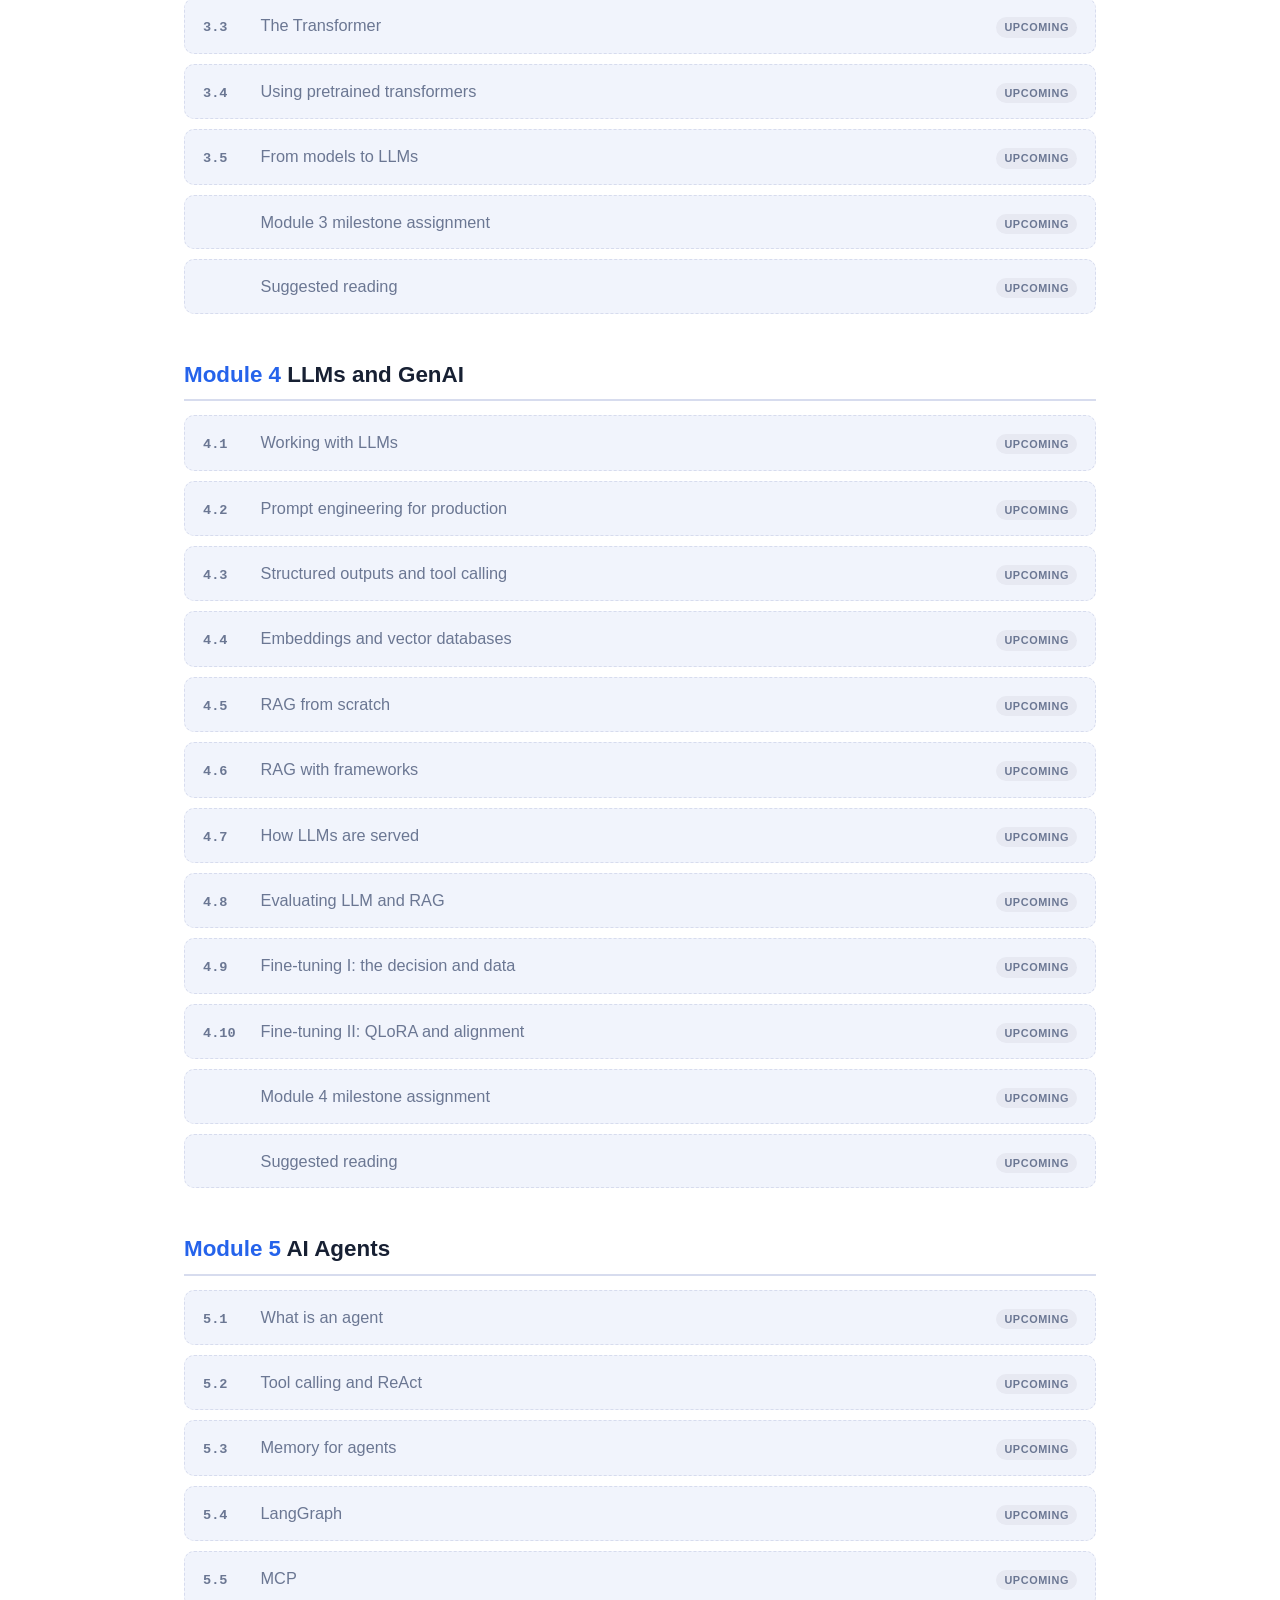
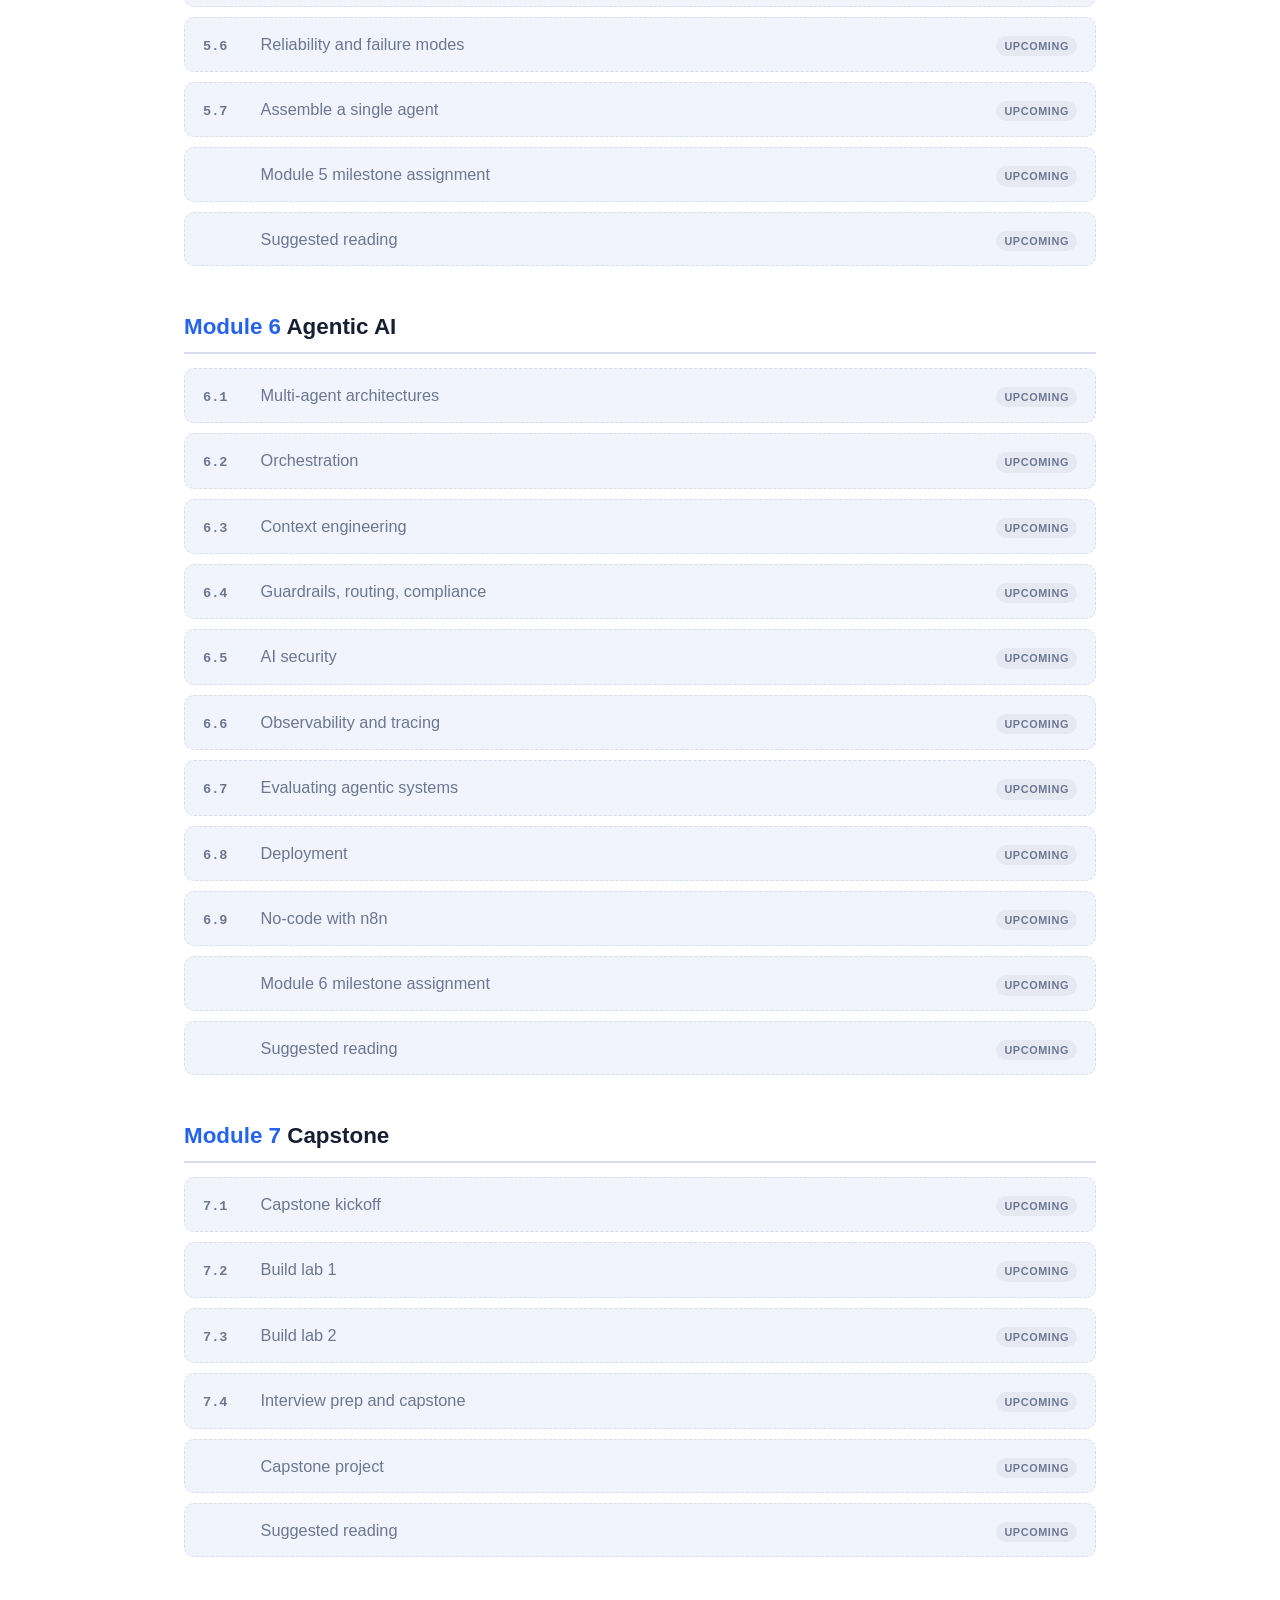
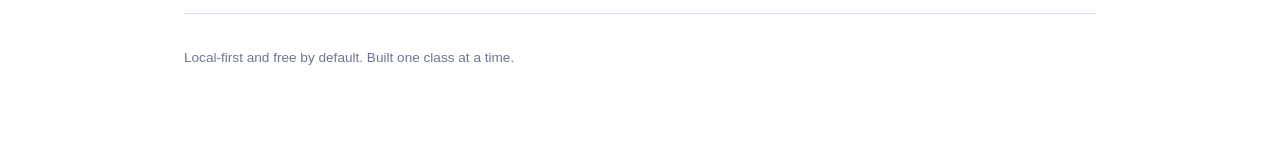
==== commit 76294530: "Publish 2.5: Training in practice" ====
--- a/index.html
+++ b/index.html
@@ -84,12 +84,12 @@
       <div class="row available">
         <span class="num">2.4</span>
         <span class="title">PyTorch fundamentals</span>
-        <span class="links"><a href="modules/module-2-ml-dl-essentials/04-pytorch-fundamentals/slides.html">Slides</a><a href="https://github.com/skarma91/logicmojo-ai-july-2026/tree/main/modules/module-2-ml-dl-essentials/04-pytorch-fundamentals/code">Code</a><a href="#">Recording</a><a href="https://github.com/skarma91/logicmojo-ai-july-2026/tree/main/modules/module-2-ml-dl-essentials/04-pytorch-fundamentals/micro-assignment">Micro-assignment</a></span>
-      </div>
-      <div class="row upcoming">
+        <span class="links"><a href="modules/module-2-ml-dl-essentials/04-pytorch-fundamentals/slides.html">Slides</a><a href="https://github.com/skarma91/logicmojo-ai-july-2026/tree/main/modules/module-2-ml-dl-essentials/04-pytorch-fundamentals/code">Code</a><a href="https://drive.google.com/file/d/1IZ1NrMtW82NnFLxxqDKNCRf3Zkzv1tTG/view?usp=drive_link">Recording</a><a href="https://github.com/skarma91/logicmojo-ai-july-2026/tree/main/modules/module-2-ml-dl-essentials/04-pytorch-fundamentals/micro-assignment">Micro-assignment</a></span>
+      </div>
+      <div class="row available">
         <span class="num">2.5</span>
         <span class="title">Training in practice</span>
-        <span class="links"><span class="tag upcoming">Upcoming</span></span>
+        <span class="links"><a href="modules/module-2-ml-dl-essentials/05-training-in-practice/slides.html">Slides</a><a href="https://github.com/skarma91/logicmojo-ai-july-2026/tree/main/modules/module-2-ml-dl-essentials/05-training-in-practice/code">Code</a><a href="#">Recording</a><a href="https://github.com/skarma91/logicmojo-ai-july-2026/tree/main/modules/module-2-ml-dl-essentials/05-training-in-practice/micro-assignment">Micro-assignment</a></span>
       </div>
       <div class="row upcoming">
         <span class="num"></span>
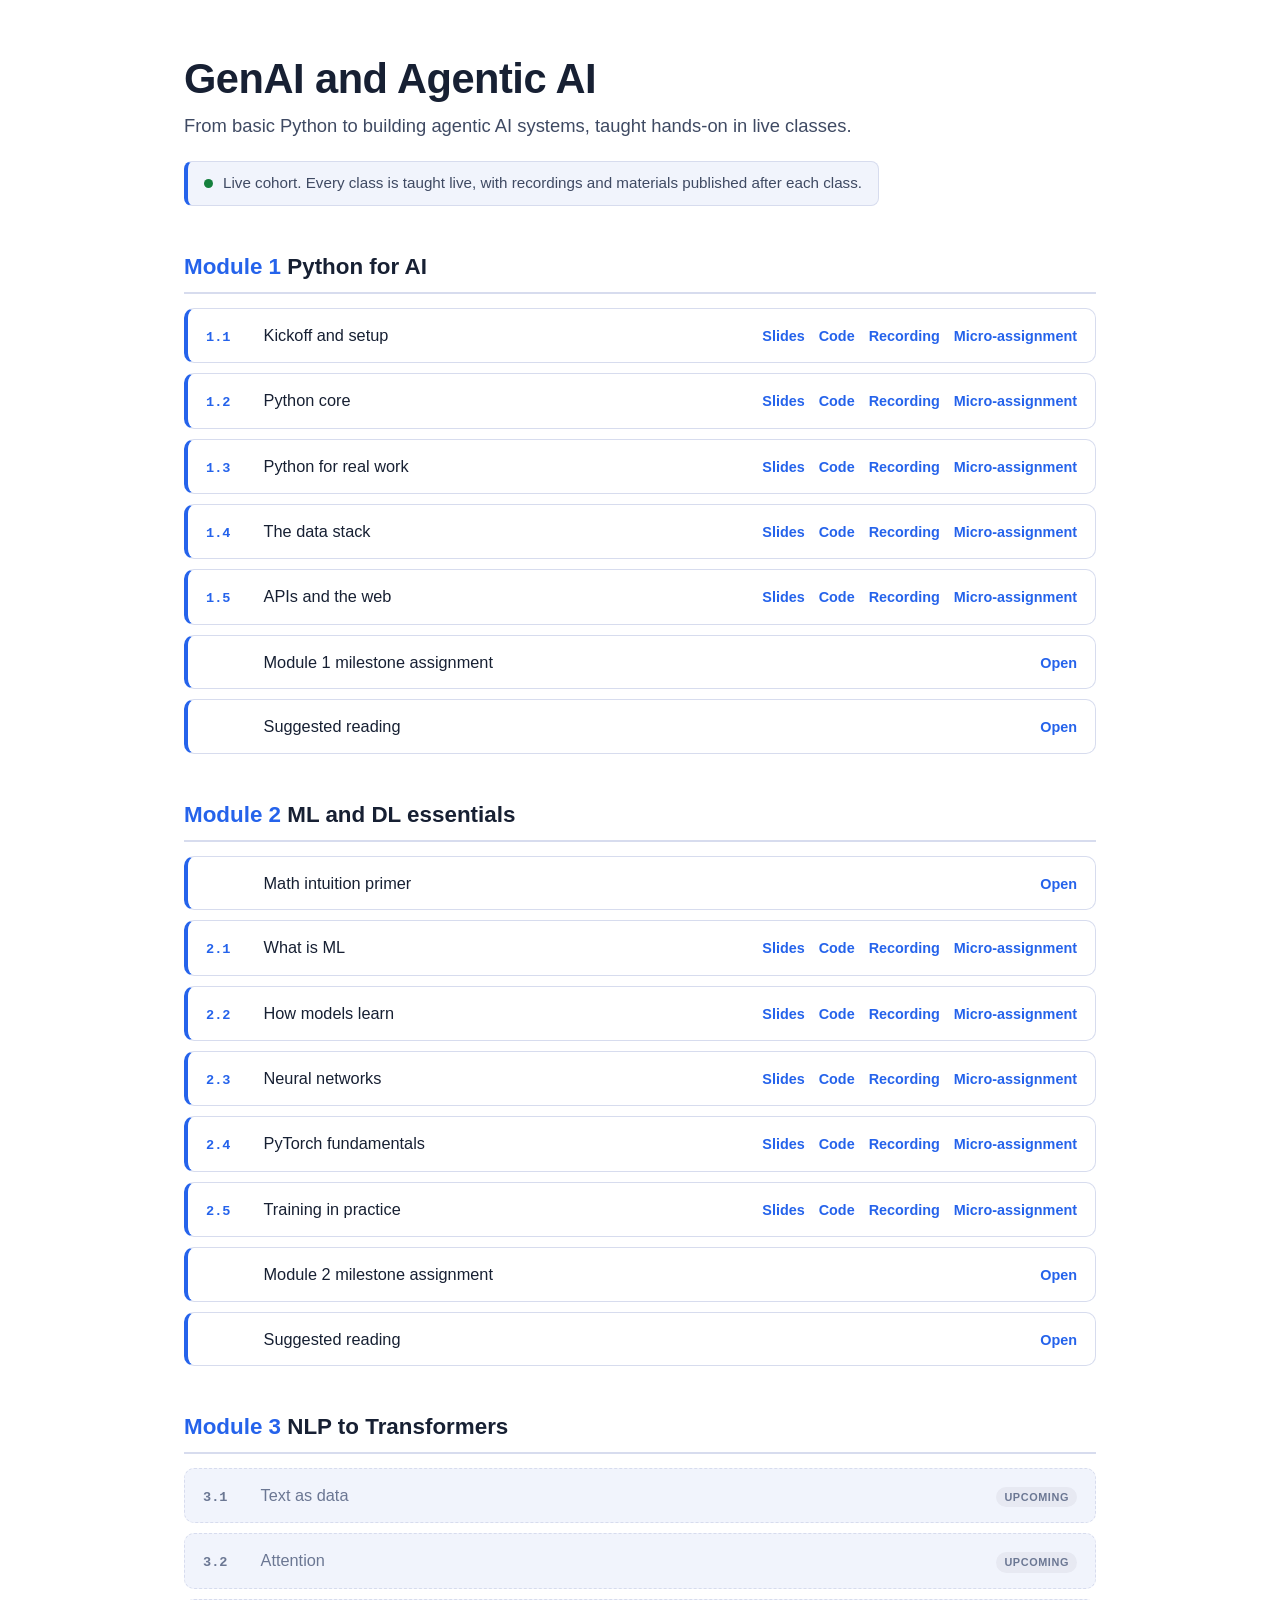
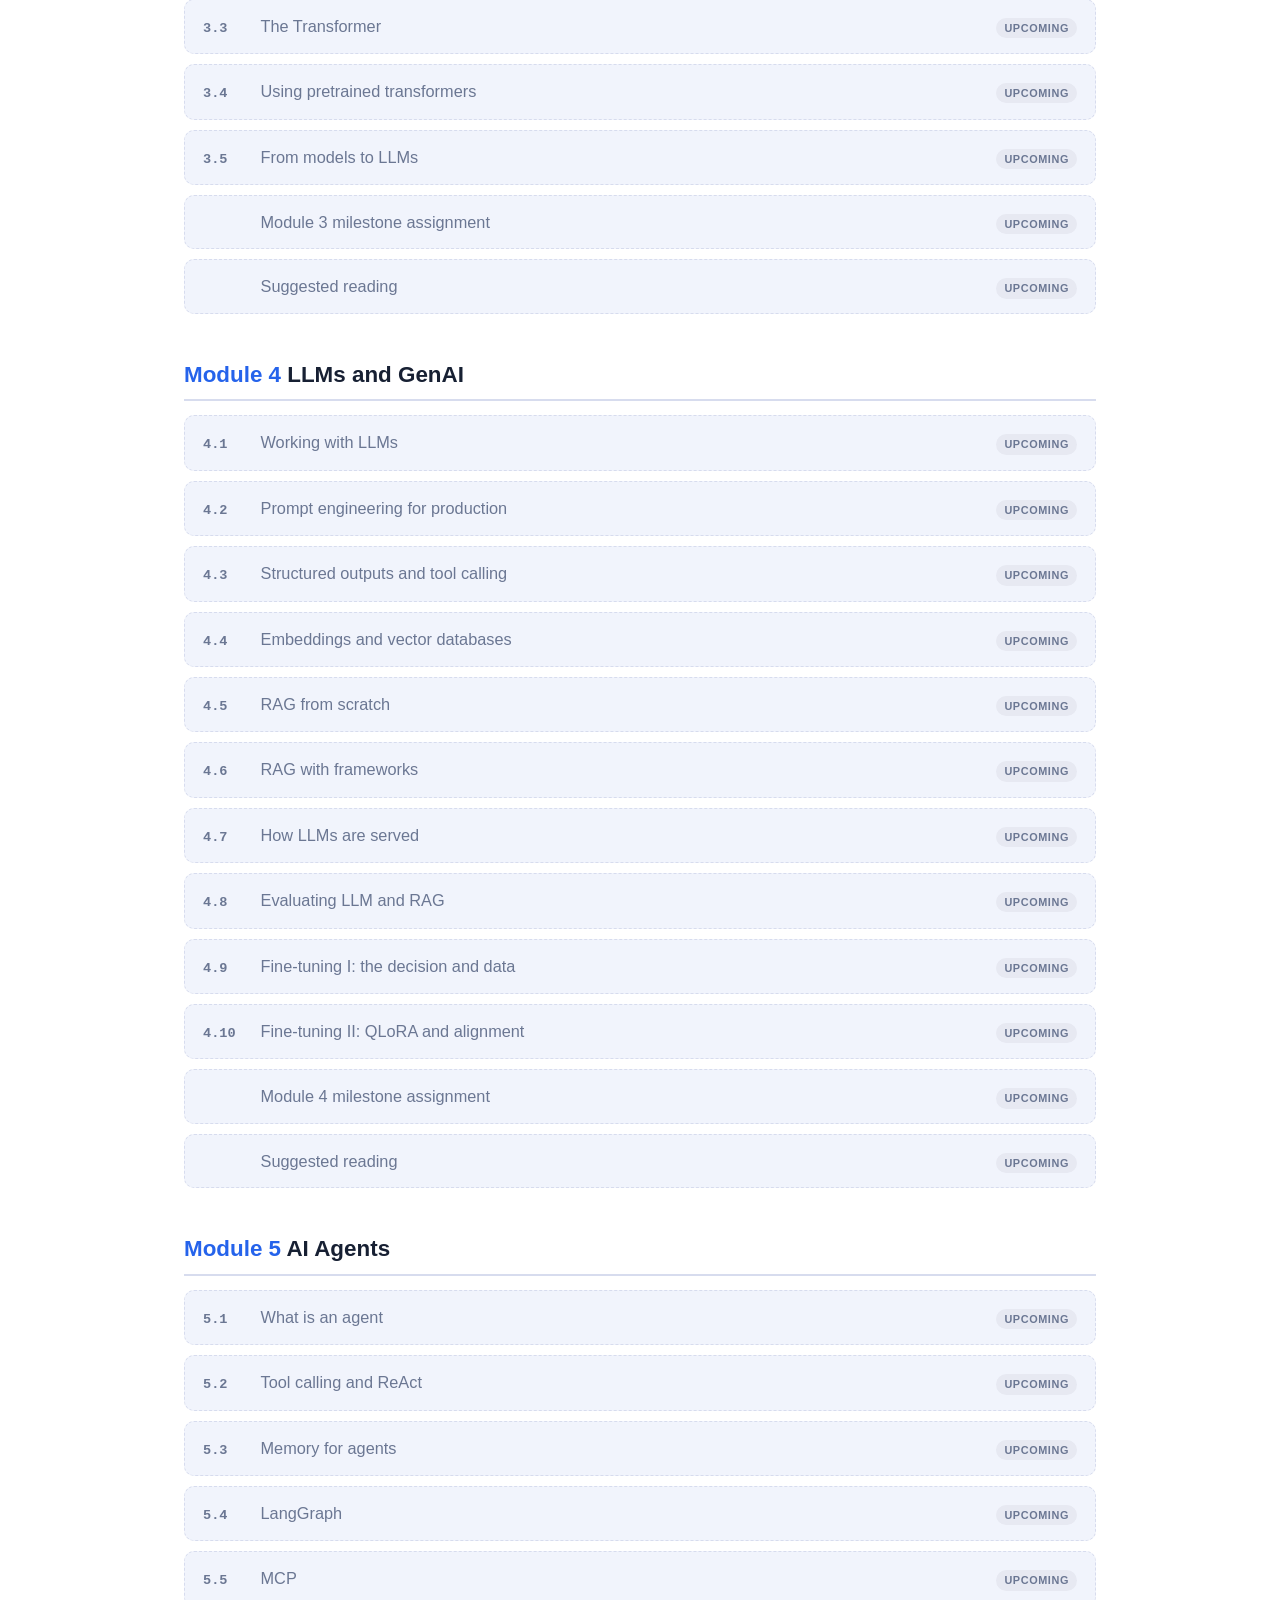
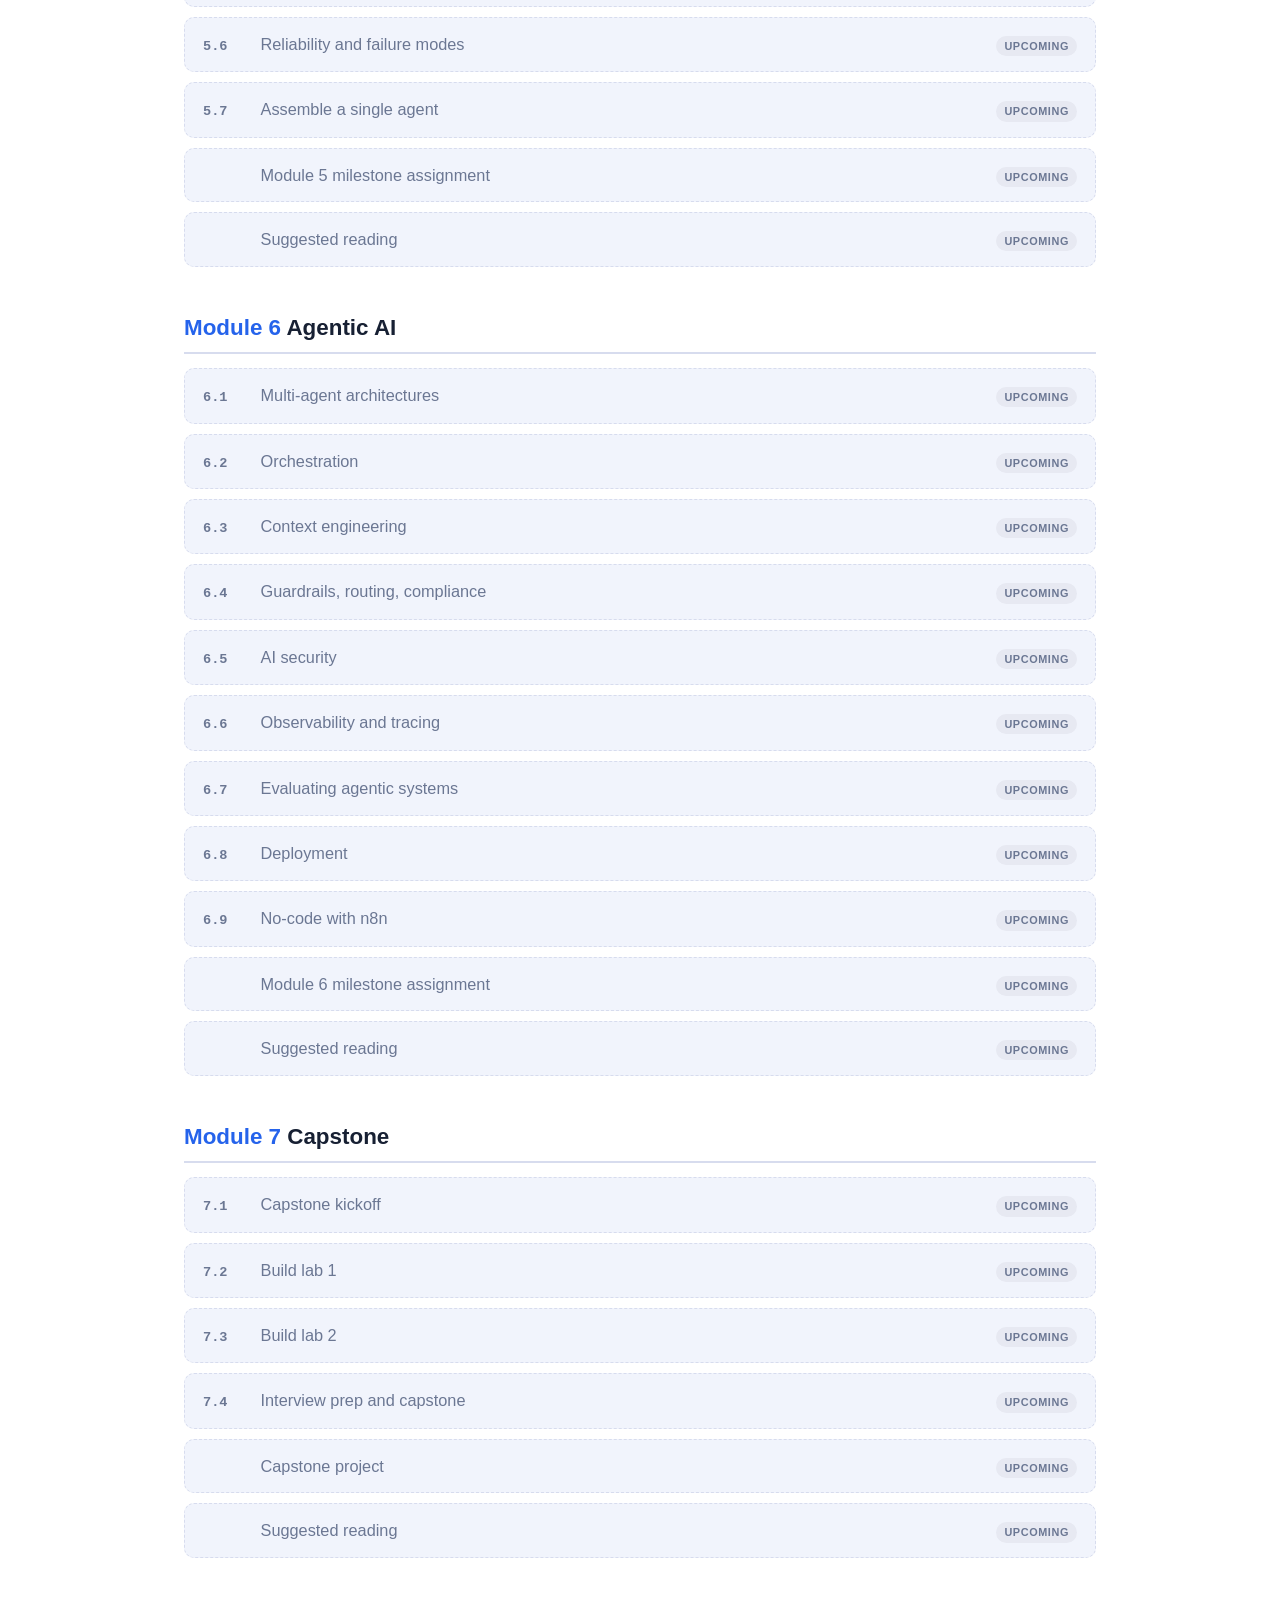
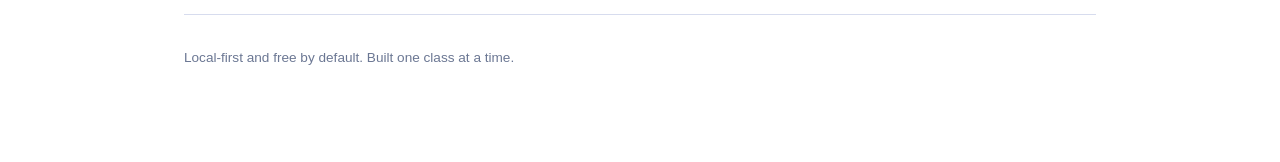
==== commit f176cec2: "latest changes" ====
--- a/index.html
+++ b/index.html
@@ -91,15 +91,15 @@
         <span class="title">Training in practice</span>
         <span class="links"><a href="modules/module-2-ml-dl-essentials/05-training-in-practice/slides.html">Slides</a><a href="https://github.com/skarma91/logicmojo-ai-july-2026/tree/main/modules/module-2-ml-dl-essentials/05-training-in-practice/code">Code</a><a href="#">Recording</a><a href="https://github.com/skarma91/logicmojo-ai-july-2026/tree/main/modules/module-2-ml-dl-essentials/05-training-in-practice/micro-assignment">Micro-assignment</a></span>
       </div>
-      <div class="row upcoming">
+      <div class="row available">
         <span class="num"></span>
         <span class="title">Module 2 milestone assignment</span>
-        <span class="links"><span class="tag upcoming">Upcoming</span></span>
-      </div>
-      <div class="row upcoming">
-        <span class="num"></span>
-        <span class="title">Suggested reading</span>
-        <span class="links"><span class="tag upcoming">Upcoming</span></span>
+        <span class="links"><a href="https://github.com/skarma91/logicmojo-ai-july-2026/tree/main/modules/module-2-ml-dl-essentials/milestone-assignment">Open</a></span>
+      </div>
+      <div class="row available">
+        <span class="num"></span>
+        <span class="title">Suggested reading</span>
+        <span class="links"><a href="modules/module-2-ml-dl-essentials/suggested_reading_list/">Open</a></span>
       </div>
     </div>
   </section>
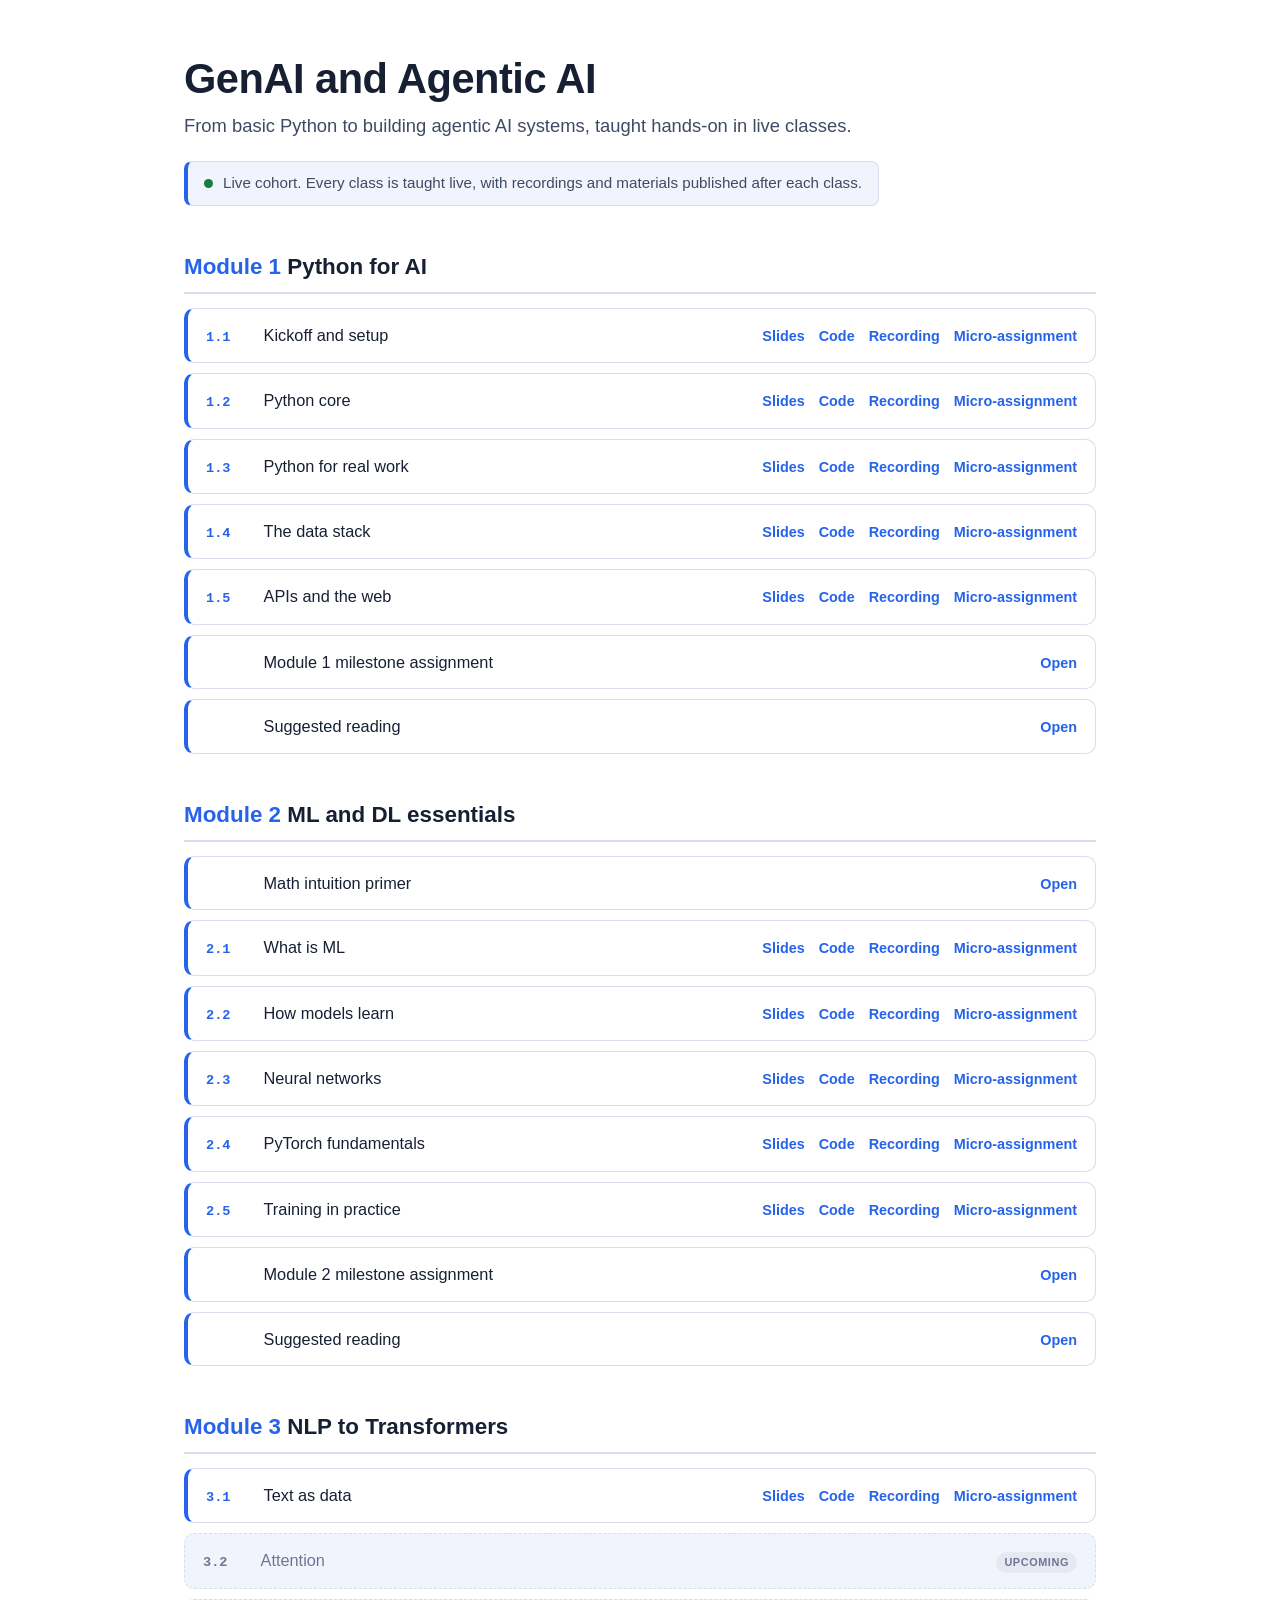
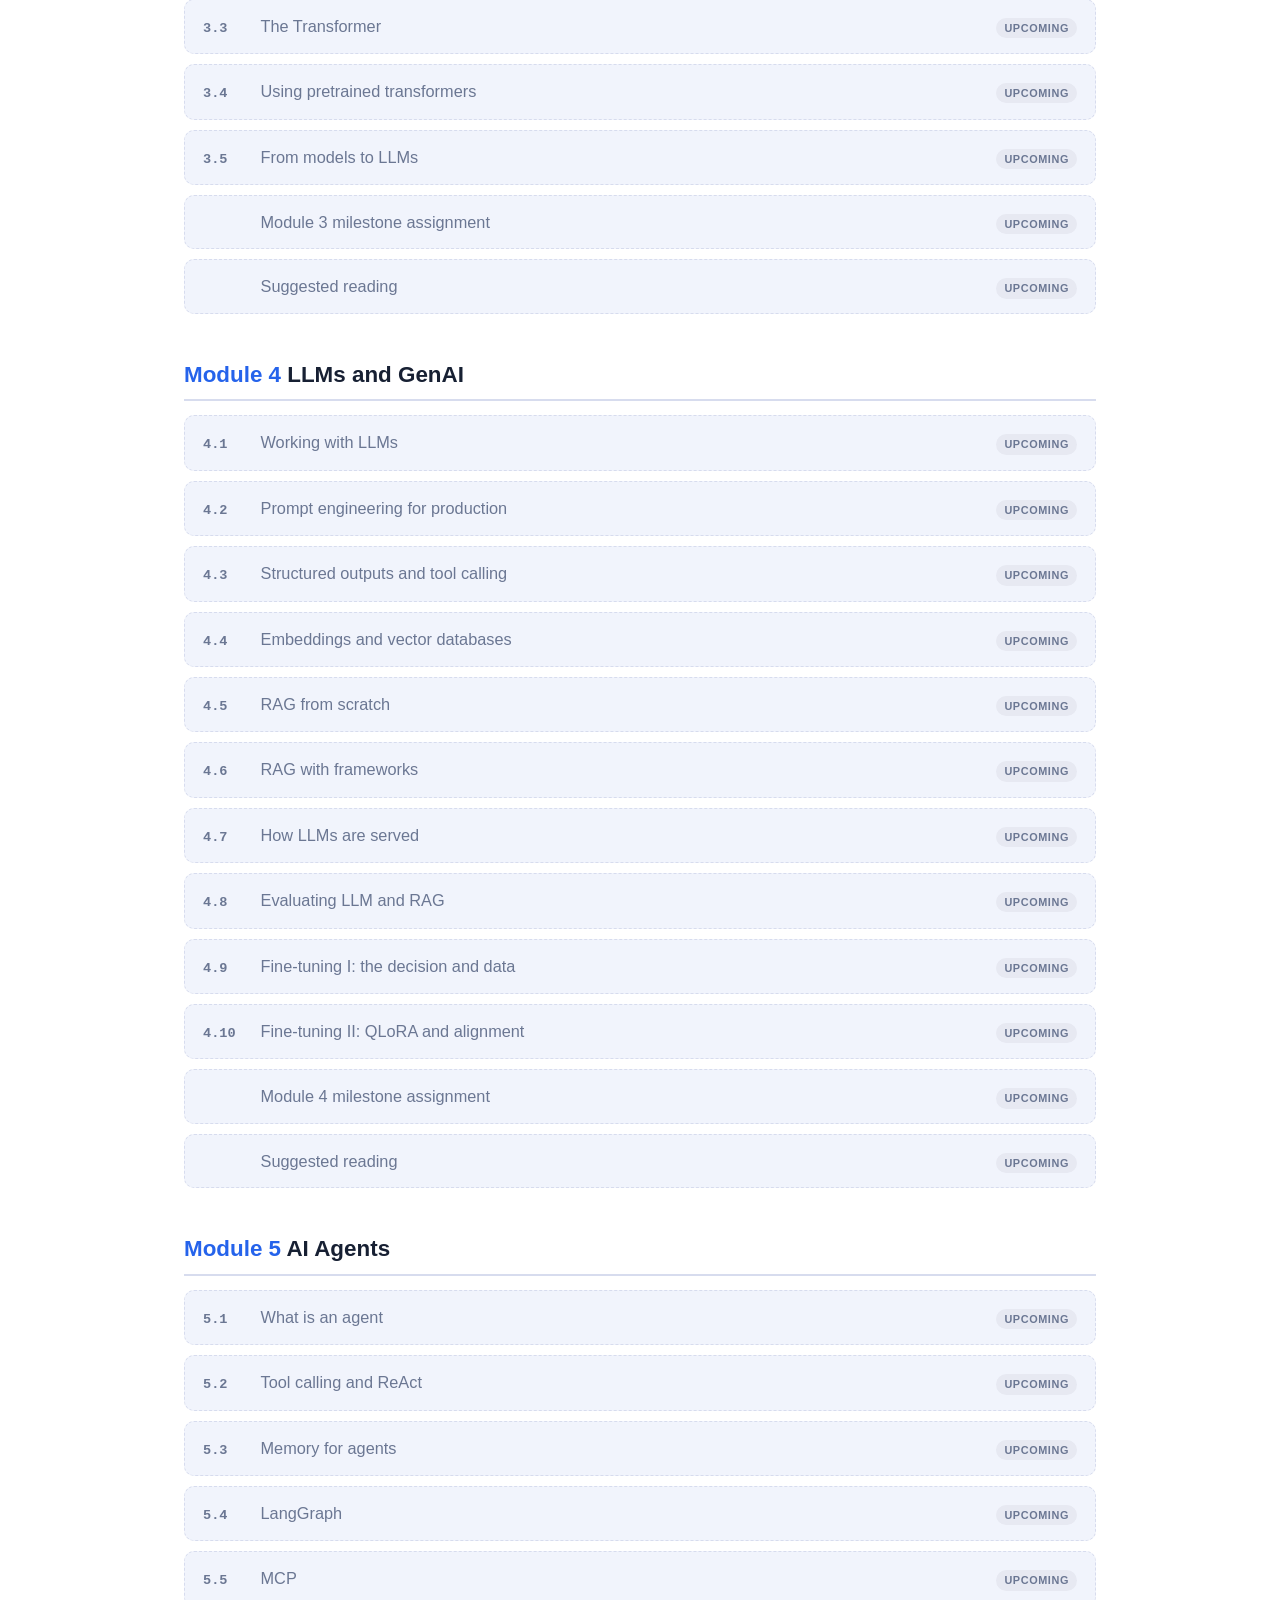
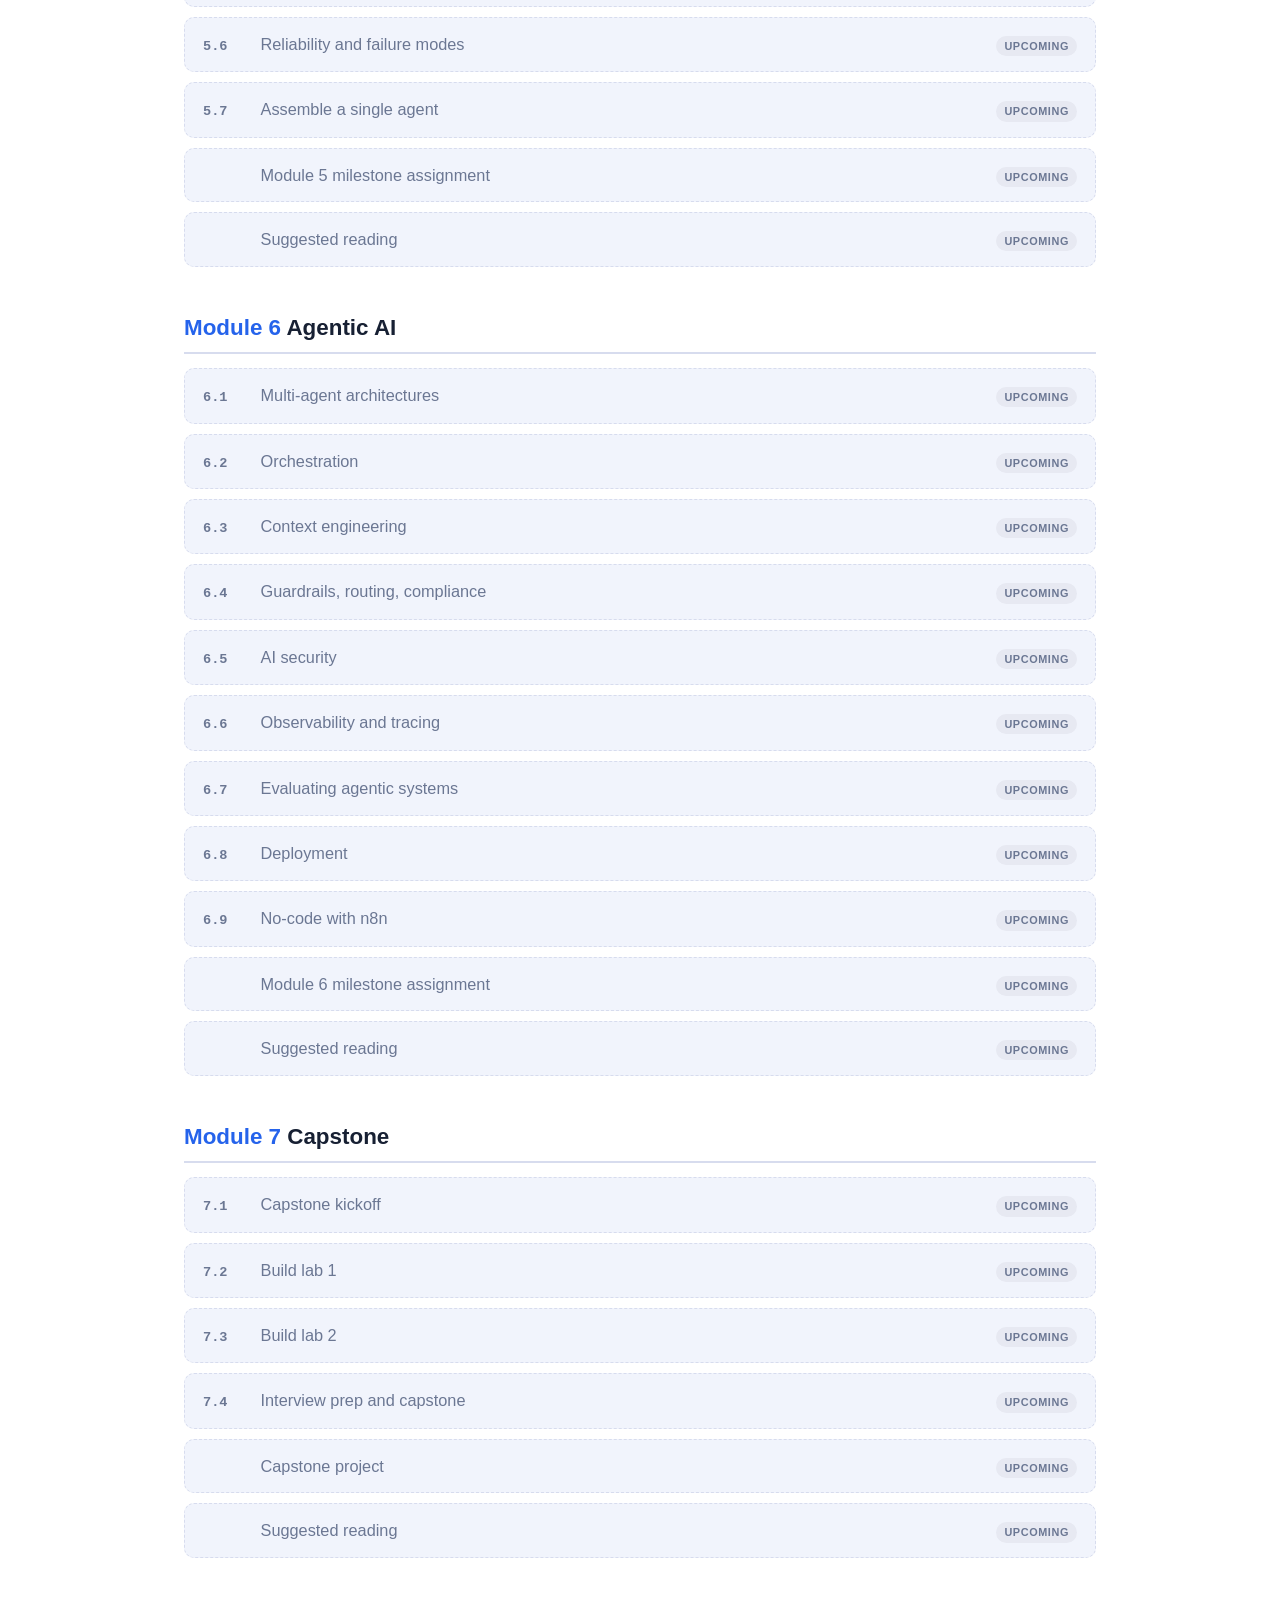
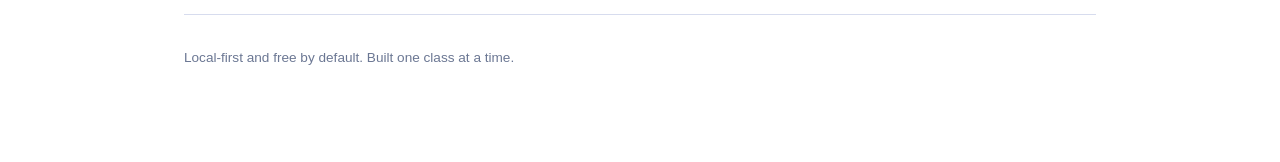
==== commit a89dca98: "Publish 3.1: Text as data" ====
--- a/index.html
+++ b/index.html
@@ -89,7 +89,7 @@
       <div class="row available">
         <span class="num">2.5</span>
         <span class="title">Training in practice</span>
-        <span class="links"><a href="modules/module-2-ml-dl-essentials/05-training-in-practice/slides.html">Slides</a><a href="https://github.com/skarma91/logicmojo-ai-july-2026/tree/main/modules/module-2-ml-dl-essentials/05-training-in-practice/code">Code</a><a href="#">Recording</a><a href="https://github.com/skarma91/logicmojo-ai-july-2026/tree/main/modules/module-2-ml-dl-essentials/05-training-in-practice/micro-assignment">Micro-assignment</a></span>
+        <span class="links"><a href="modules/module-2-ml-dl-essentials/05-training-in-practice/slides.html">Slides</a><a href="https://github.com/skarma91/logicmojo-ai-july-2026/tree/main/modules/module-2-ml-dl-essentials/05-training-in-practice/code">Code</a><a href="https://drive.google.com/file/d/1aURPURUKWZWJ96sz3m-xRv4tXS3_viHx/view?usp=drive_link">Recording</a><a href="https://github.com/skarma91/logicmojo-ai-july-2026/tree/main/modules/module-2-ml-dl-essentials/05-training-in-practice/micro-assignment">Micro-assignment</a></span>
       </div>
       <div class="row available">
         <span class="num"></span>
@@ -107,10 +107,10 @@
   <section class="section">
     <h2><span class="module-num">Module 3</span> NLP to Transformers</h2>
     <div class="rows">
-      <div class="row upcoming">
+      <div class="row available">
         <span class="num">3.1</span>
         <span class="title">Text as data</span>
-        <span class="links"><span class="tag upcoming">Upcoming</span></span>
+        <span class="links"><a href="modules/module-3-nlp-to-transformers/01-text-as-data/slides.html">Slides</a><a href="https://github.com/skarma91/logicmojo-ai-july-2026/tree/main/modules/module-3-nlp-to-transformers/01-text-as-data/code">Code</a><a href="#">Recording</a><a href="https://github.com/skarma91/logicmojo-ai-july-2026/tree/main/modules/module-3-nlp-to-transformers/01-text-as-data/micro-assignment">Micro-assignment</a></span>
       </div>
       <div class="row upcoming">
         <span class="num">3.2</span>
